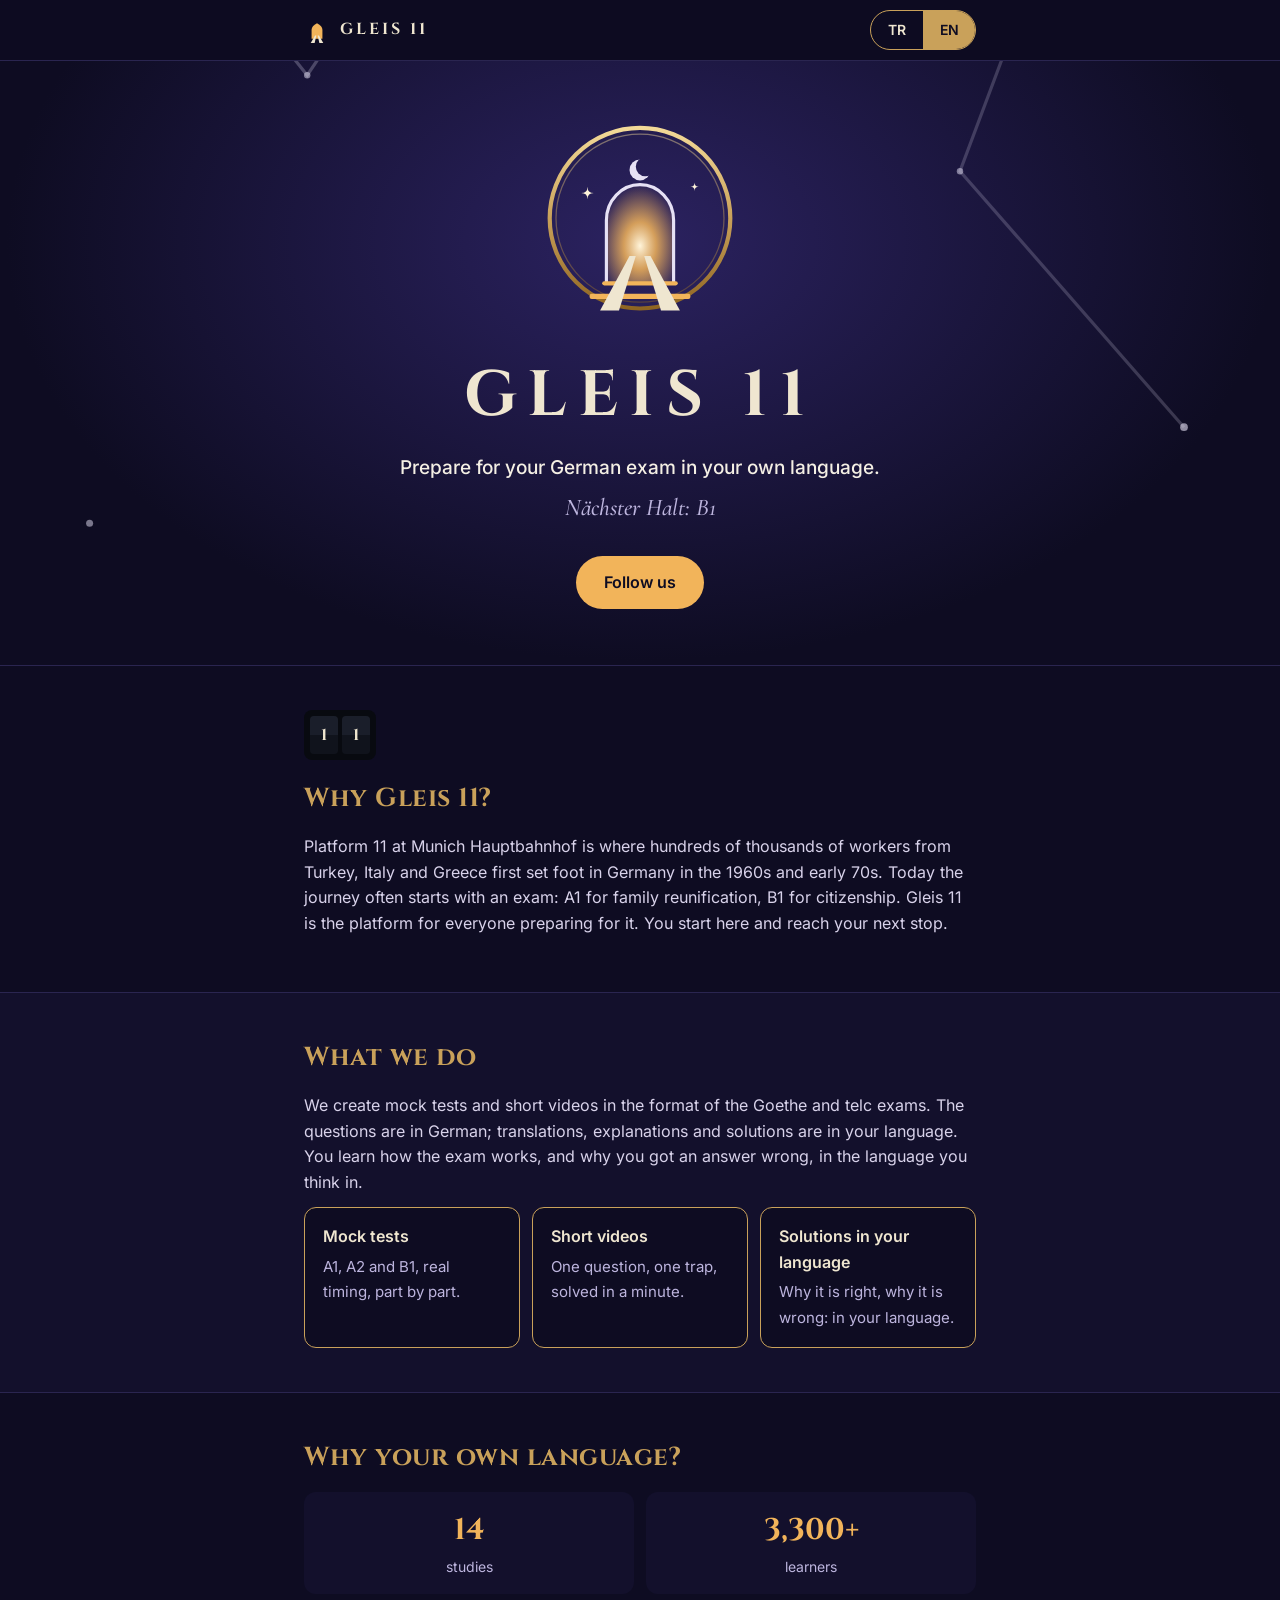
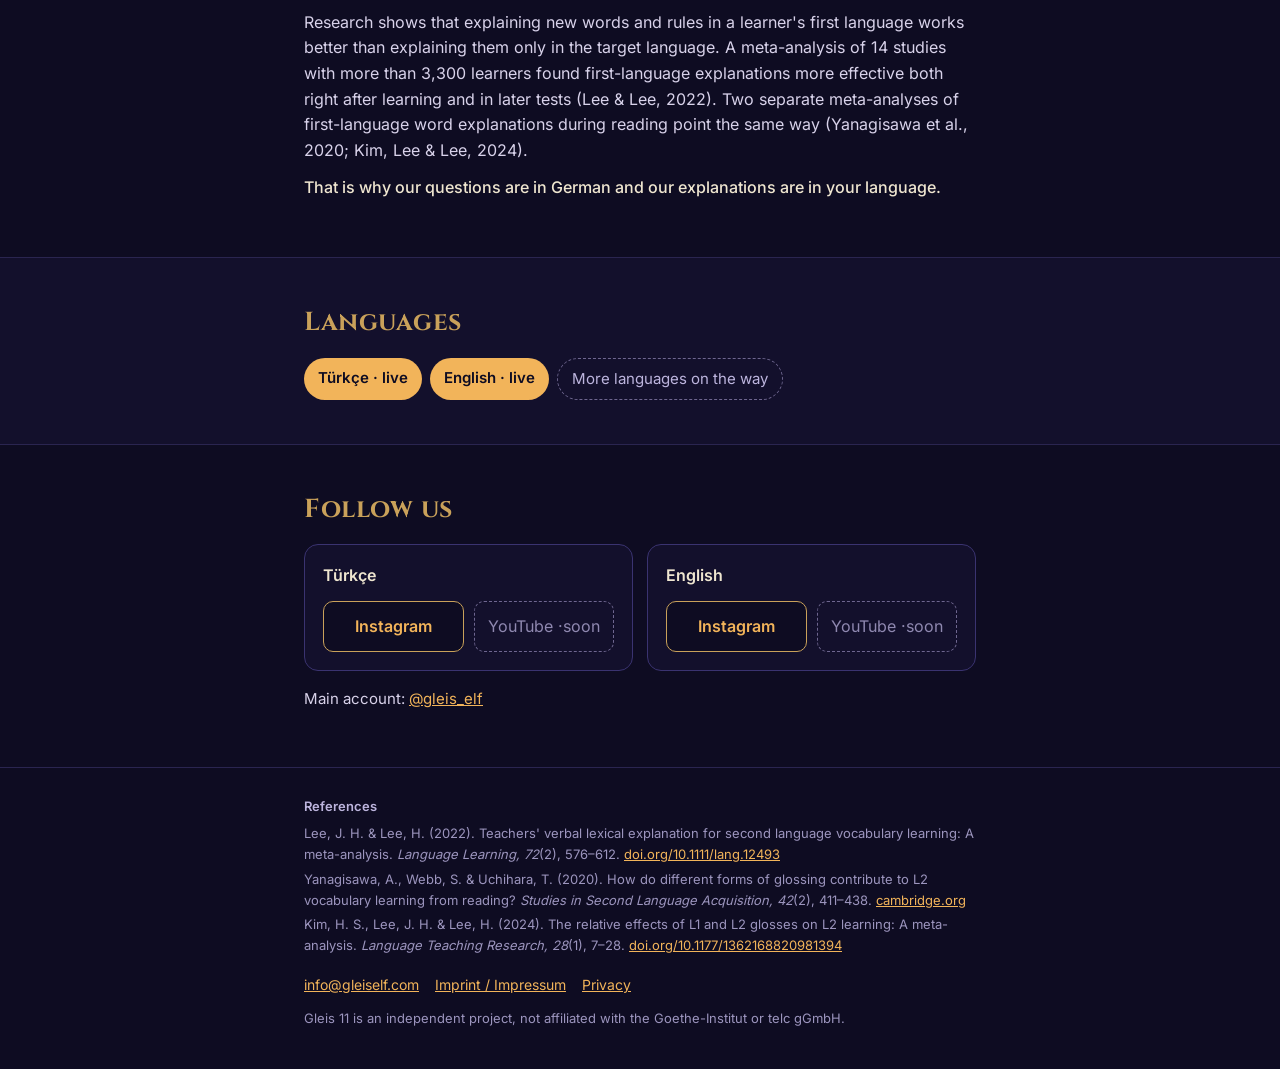
==== index.html @ 2728c6e7 "Add files via upload" ====
<!doctype html>
<html lang="tr" data-lang="tr">
<head>
<meta charset="utf-8">
<meta name="viewport" content="width=device-width, initial-scale=1">
<title>Gleis 11 · Almanca sınavlarına kendi dilinde hazırlan</title>
<meta name="description" content="Goethe ve telc formatında deneme sınavları ve kısa videolar. Sorular Almanca; çeviriler, açıklamalar ve çözümler senin dilinde. / Goethe and telc style mock tests and short videos, explained in your own language.">
<meta property="og:title" content="Gleis 11 · Nächster Halt: B1">
<meta property="og:description" content="Almanca sınavlarına kendi dilinde hazırlan. · Prepare for your German exam in your own language.">
<meta property="og:image" content="https://gleiself.com/og.png">
<meta property="og:url" content="https://gleiself.com/">
<meta name="theme-color" content="#0E0C22">
<link rel="icon" href="favicon.svg" type="image/svg+xml">
<link rel="stylesheet" href="style.css">
<script>
(function(){
  var l='tr';
  try{
    var q=new URLSearchParams(location.search).get('lang');
    var s=null; try{s=localStorage.getItem('gleis11-lang')}catch(e){}
    if(q==='tr'||q==='en'){l=q}else if(s==='tr'||s==='en'){l=s}else{l=(navigator.language||'').toLowerCase().indexOf('tr')===0?'tr':'en'}
  }catch(e){}
  document.documentElement.setAttribute('data-lang',l);
  document.documentElement.setAttribute('lang',l);
})();
</script>
</head>
<body>

<header class="bar">
<div class="wrap">
<a class="brand" href="#top" aria-label="Gleis 11">
<svg width="26" height="26" viewBox="0 0 240 240" aria-hidden="true"><path d="M70 200 L70 118 Q70 84 120 58 Q170 84 170 118 L170 200 Z" fill="#F2B45A"/><polygon points="62,240 98,240 114,170 102,170" fill="#EFE6D0"/><polygon points="142,240 178,240 138,170 126,170" fill="#EFE6D0"/></svg>
GLEIS 11
</a>
<div class="lang" role="group" aria-label="Dil / Language">
<button type="button" data-set="tr" aria-pressed="true">TR</button>
<button type="button" data-set="en" aria-pressed="false">EN</button>
</div>
</div>
</header>

<main id="top">

<div class="hero">
<svg class="stars" viewBox="0 0 400 420" preserveAspectRatio="xMidYMid slice" aria-hidden="true">
<g fill="#E6E1F5"><circle cx="40" cy="50" r="1.4" opacity=".7"/><circle cx="96" cy="120" r="1" opacity=".5"/><circle cx="330" cy="70" r="1.6" opacity=".8"/><circle cx="300" cy="150" r="1" opacity=".5"/><circle cx="370" cy="230" r="1.2" opacity=".6"/><circle cx="28" cy="260" r="1.1" opacity=".5"/><circle cx="210" cy="28" r="1" opacity=".5"/></g>
<polyline points="40,50 96,120 150,40" fill="none" stroke="#E6E1F5" stroke-opacity=".25"/>
<polyline points="330,70 300,150 370,230" fill="none" stroke="#E6E1F5" stroke-opacity=".2"/>
</svg>
<svg width="210" height="210" viewBox="0 0 200 200" role="img" aria-label="Gleis 11" style="position:relative">
<defs>
<linearGradient id="g" x1="0" y1="0" x2="0" y2="1"><stop offset="0" stop-color="#F3DA98"/><stop offset=".5" stop-color="#C9A15A"/><stop offset="1" stop-color="#8E6421"/></linearGradient>
<radialGradient id="d" cx="50%" cy="62%" r="60%"><stop offset="0" stop-color="#FFF4DA"/><stop offset=".4" stop-color="#F2B45A" stop-opacity=".85"/><stop offset="1" stop-color="#F2B45A" stop-opacity=".05"/></radialGradient>
<mask id="c"><rect width="200" height="200" fill="#000"/><circle cx="100" cy="58" r="10" fill="#fff"/><circle cx="105" cy="55" r="9" fill="#000"/></mask>
</defs>
<circle cx="100" cy="104" r="86" fill="none" stroke="url(#g)" stroke-width="4"/>
<circle cx="100" cy="104" r="80" fill="none" stroke="url(#g)" stroke-opacity=".45" stroke-width="1.2"/>
<rect width="200" height="200" fill="#E6E1F5" mask="url(#c)"/>
<path d="M68 166 L68 106 A32 34 0 0 1 132 106 L132 166" fill="url(#d)" stroke="#E6E1F5" stroke-width="3"/>
<rect x="52" y="176" width="96" height="5" rx="2" fill="#F2B45A"/>
<rect x="64" y="164" width="72" height="4" rx="2" fill="#F2B45A"/>
<polygon points="62,192 80,192 96,140 90,140" fill="#EFE6D0"/>
<polygon points="120,192 138,192 110,140 104,140" fill="#EFE6D0"/>
<path d="M50 86 Q50 80 56 80 Q50 80 50 74 Q50 80 44 80 Q50 80 50 86 Z" fill="#FFF4DA"/>
<path d="M152 78 Q152 74 156 74 Q152 74 152 70 Q152 74 148 74 Q152 74 152 78 Z" fill="#FFF4DA"/>
</svg>
<h1>GLEIS 11</h1>
<p class="lead"><span class="tr">Almanca sınavlarına kendi dilinde hazırlan.</span><span class="en">Prepare for your German exam in your own language.</span></p>
<p class="halt">Nächster Halt: B1</p>
<a class="btn" href="#follow"><span class="tr">Bizi takip et</span><span class="en">Follow us</span></a>
</div>

<section>
<div class="wrap">
<div class="tiles" aria-hidden="true"><span>1</span><span>1</span></div>
<h2><span class="tr">Neden <span lang="de">Gleis</span> 11?</span><span class="en">Why Gleis 11?</span></h2>
<p class="tr">Münih Hauptbahnhof'taki 11. peron, 1960'larda ve 70'lerin başında Türkiye'den, İtalya'dan ve Yunanistan'dan gelen yüz binlerce işçinin Almanya'ya ilk adım attığı yerdi. Bugün bu yolculuk çoğu zaman bir sınavla başlıyor: aile birleşimi için A1, vatandaşlık için B1. Gleis 11 bu sınava hazırlananların peronu. Buradan yola çıkıyor, bir sonraki durağına varıyorsun.</p>
<p class="en">Platform 11 at Munich Hauptbahnhof is where hundreds of thousands of workers from Turkey, Italy and Greece first set foot in Germany in the 1960s and early 70s. Today the journey often starts with an exam: A1 for family reunification, B1 for citizenship. Gleis 11 is the platform for everyone preparing for it. You start here and reach your next stop.</p>
</div>
</section>

<section class="alt">
<div class="wrap">
<h2><span class="tr">Ne yapıyoruz?</span><span class="en">What we do</span></h2>
<p class="tr">Goethe ve telc sınavlarının formatında deneme sınavları ve kısa videolar hazırlıyoruz. Sorular Almanca; çeviriler, açıklamalar ve çözümler senin dilinde. Böylece sınavın nasıl işlediğini de, nerede neden hata yaptığını da kendi dilinde anlıyorsun.</p>
<p class="en">We create mock tests and short videos in the format of the Goethe and telc exams. The questions are in German; translations, explanations and solutions are in your language. You learn how the exam works, and why you got an answer wrong, in the language you think in.</p>
<div class="cards">
<div class="card"><b class="tr">Deneme sınavları</b><b class="en">Mock tests</b><span class="tr">A1, A2 ve B1, gerçek süreyle, Teil Teil.</span><span class="en">A1, A2 and B1, real timing, part by part.</span></div>
<div class="card"><b class="tr">Kısa videolar</b><b class="en">Short videos</b><span class="tr">Tek soru, tek tuzak, bir dakikada çözüm.</span><span class="en">One question, one trap, solved in a minute.</span></div>
<div class="card"><b class="tr">Kendi dilinde çözüm</b><b class="en">Solutions in your language</b><span class="tr">Neden doğru, neden yanlış: senin dilinde.</span><span class="en">Why it is right, why it is wrong: in your language.</span></div>
</div>
</div>
</section>

<section>
<div class="wrap">
<h2><span class="tr">Neden kendi dilinde?</span><span class="en">Why your own language?</span></h2>
<div class="stats">
<div class="stat"><b>14</b><span class="tr">çalışma</span><span class="en">studies</span></div>
<div class="stat"><b><span class="tr">3.300+</span><span class="en">3,300+</span></b><span class="tr">öğrenci</span><span class="en">learners</span></div>
</div>
<p class="tr">Araştırmalar, yeni kelimelerin ve kuralların öğrencinin ana dilinde açıklanmasının, yalnızca hedef dilde açıklanmasından daha etkili olduğunu gösteriyor. 14 çalışmayı ve 3.300'den fazla öğrenciyi kapsayan bir meta-analizde, ana dildeki açıklamalar hem hemen ardından hem de bir süre sonra yapılan testlerde daha iyi sonuç verdi (Lee &amp; Lee, 2022). Okurken ana dilde verilen kelime açıklamalarını inceleyen iki ayrı meta-analiz de aynı yönde sonuç buldu (Yanagisawa ve ark., 2020; Kim, Lee &amp; Lee, 2024).</p>
<p class="en">Research shows that explaining new words and rules in a learner's first language works better than explaining them only in the target language. A meta-analysis of 14 studies with more than 3,300 learners found first-language explanations more effective both right after learning and in later tests (Lee &amp; Lee, 2022). Two separate meta-analyses of first-language word explanations during reading point the same way (Yanagisawa et al., 2020; Kim, Lee &amp; Lee, 2024).</p>
<p style="color:var(--parch);font-weight:500"><span class="tr">Bu yüzden sorularımız Almanca, açıklamalarımız senin dilinde.</span><span class="en">That is why our questions are in German and our explanations are in your language.</span></p>
</div>
</section>

<section class="alt">
<div class="wrap">
<h2><span class="tr">Diller</span><span class="en">Languages</span></h2>
<div class="chips">
<span class="chip">Türkçe · <span class="tr">yayında</span><span class="en">live</span></span>
<span class="chip">English · <span class="tr">yayında</span><span class="en">live</span></span>
<span class="chip soon"><span class="tr">Diğer diller yolda</span><span class="en">More languages on the way</span></span>
</div>
</div>
</section>

<section id="follow">
<div class="wrap">
<h2><span class="tr">Bizi takip et</span><span class="en">Follow us</span></h2>
<div class="follow">
<div class="fcard"><b>Türkçe</b><div class="row"><a href="https://www.instagram.com/gleis11.tr/" rel="noopener">Instagram</a><span class="off">YouTube · <span class="tr">yakında</span><span class="en">soon</span></span></div></div>
<div class="fcard"><b>English</b><div class="row"><a href="https://www.instagram.com/gleis11.en/" rel="noopener">Instagram</a><span class="off">YouTube · <span class="tr">yakında</span><span class="en">soon</span></span></div></div>
</div>
<p style="margin-top:16px;font-size:15px"><span class="tr">Ana hesap:</span><span class="en">Main account:</span> <a href="https://www.instagram.com/gleis_elf/" rel="noopener">@gleis_elf</a></p>
</div>
</section>

</main>

<footer>
<div class="wrap">
<div class="refs">
<b><span class="tr">Kaynaklar</span><span class="en">References</span></b>
<div>Lee, J. H. &amp; Lee, H. (2022). Teachers' verbal lexical explanation for second language vocabulary learning: A meta-analysis. <i>Language Learning, 72</i>(2), 576–612. <a href="https://doi.org/10.1111/lang.12493" rel="noopener">doi.org/10.1111/lang.12493</a></div>
<div>Yanagisawa, A., Webb, S. &amp; Uchihara, T. (2020). How do different forms of glossing contribute to L2 vocabulary learning from reading? <i>Studies in Second Language Acquisition, 42</i>(2), 411–438. <a href="https://www.cambridge.org/core/journals/studies-in-second-language-acquisition/article/how-do-different-forms-of-glossing-contribute-to-l2-vocabulary-learning-from-reading/38124150D59DF3039EE1FF5AE88FE922" rel="noopener">cambridge.org</a></div>
<div>Kim, H. S., Lee, J. H. &amp; Lee, H. (2024). The relative effects of L1 and L2 glosses on L2 learning: A meta-analysis. <i>Language Teaching Research, 28</i>(1), 7–28. <a href="https://doi.org/10.1177/1362168820981394" rel="noopener">doi.org/10.1177/1362168820981394</a></div>
</div>
<div class="links">
<a href="mailto:info@gleiself.com">info@gleiself.com</a>
<a href="impressum.html"><span class="tr">Künye / Impressum</span><span class="en">Imprint / Impressum</span></a>
<a href="impressum.html#gizlilik"><span class="tr">Gizlilik</span><span class="en">Privacy</span></a>
</div>
<div class="tr">Gleis 11 bağımsız bir projedir; Goethe-Institut ve telc gGmbH ile bağlantısı yoktur.</div>
<div class="en">Gleis 11 is an independent project, not affiliated with the Goethe-Institut or telc gGmbH.</div>
</div>
</footer>

<script>
(function(){
  var btns=document.querySelectorAll('.lang button');
  function set(l){
    document.documentElement.setAttribute('data-lang',l);
    document.documentElement.setAttribute('lang',l);
    for(var i=0;i<btns.length;i++){btns[i].setAttribute('aria-pressed',btns[i].getAttribute('data-set')===l?'true':'false')}
    try{localStorage.setItem('gleis11-lang',l)}catch(e){}
  }
  for(var i=0;i<btns.length;i++){btns[i].addEventListener('click',function(){set(this.getAttribute('data-set'))})}
  set(document.documentElement.getAttribute('data-lang'));
})();
</script>
</body>
</html>
---- style.css ----
@font-face{font-family:'Cinzel';font-style:normal;font-weight:700;font-display:swap;src:url(fonts/cinzel-latin-700-normal.woff2) format('woff2');unicode-range:U+0000-00FF,U+0131,U+0152-0153,U+02BB-02BC,U+02C6,U+02DA,U+02DC,U+0304,U+0308,U+0329,U+2000-206F,U+20AC,U+2122,U+2191,U+2193,U+2212,U+2215,U+FEFF,U+FFFD}
@font-face{font-family:'Cinzel';font-style:normal;font-weight:700;font-display:swap;src:url(fonts/cinzel-latin-ext-700-normal.woff2) format('woff2');unicode-range:U+0100-02BA,U+02BD-02C5,U+02C7-02CC,U+02CE-02D7,U+02DD-02FF,U+0304,U+0308,U+0329,U+1D00-1DBF,U+1E00-1E9F,U+1EF2-1EFF,U+2020,U+20A0-20AB,U+20AD-20C0,U+2113,U+2C60-2C7F,U+A720-A7FF}
@font-face{font-family:'Inter';font-style:normal;font-weight:400;font-display:swap;src:url(fonts/inter-latin-400-normal.woff2) format('woff2');unicode-range:U+0000-00FF,U+0131,U+0152-0153,U+02BB-02BC,U+02C6,U+02DA,U+02DC,U+0304,U+0308,U+0329,U+2000-206F,U+20AC,U+2122,U+2191,U+2193,U+2212,U+2215,U+FEFF,U+FFFD}
@font-face{font-family:'Inter';font-style:normal;font-weight:400;font-display:swap;src:url(fonts/inter-latin-ext-400-normal.woff2) format('woff2');unicode-range:U+0100-02BA,U+02BD-02C5,U+02C7-02CC,U+02CE-02D7,U+02DD-02FF,U+0304,U+0308,U+0329,U+1D00-1DBF,U+1E00-1E9F,U+1EF2-1EFF,U+2020,U+20A0-20AB,U+20AD-20C0,U+2113,U+2C60-2C7F,U+A720-A7FF}
@font-face{font-family:'Inter';font-style:normal;font-weight:500;font-display:swap;src:url(fonts/inter-latin-500-normal.woff2) format('woff2');unicode-range:U+0000-00FF,U+0131,U+0152-0153,U+02BB-02BC,U+02C6,U+02DA,U+02DC,U+0304,U+0308,U+0329,U+2000-206F,U+20AC,U+2122,U+2191,U+2193,U+2212,U+2215,U+FEFF,U+FFFD}
@font-face{font-family:'Inter';font-style:normal;font-weight:500;font-display:swap;src:url(fonts/inter-latin-ext-500-normal.woff2) format('woff2');unicode-range:U+0100-02BA,U+02BD-02C5,U+02C7-02CC,U+02CE-02D7,U+02DD-02FF,U+0304,U+0308,U+0329,U+1D00-1DBF,U+1E00-1E9F,U+1EF2-1EFF,U+2020,U+20A0-20AB,U+20AD-20C0,U+2113,U+2C60-2C7F,U+A720-A7FF}
@font-face{font-family:'Inter';font-style:normal;font-weight:600;font-display:swap;src:url(fonts/inter-latin-600-normal.woff2) format('woff2');unicode-range:U+0000-00FF,U+0131,U+0152-0153,U+02BB-02BC,U+02C6,U+02DA,U+02DC,U+0304,U+0308,U+0329,U+2000-206F,U+20AC,U+2122,U+2191,U+2193,U+2212,U+2215,U+FEFF,U+FFFD}
@font-face{font-family:'Inter';font-style:normal;font-weight:600;font-display:swap;src:url(fonts/inter-latin-ext-600-normal.woff2) format('woff2');unicode-range:U+0100-02BA,U+02BD-02C5,U+02C7-02CC,U+02CE-02D7,U+02DD-02FF,U+0304,U+0308,U+0329,U+1D00-1DBF,U+1E00-1E9F,U+1EF2-1EFF,U+2020,U+20A0-20AB,U+20AD-20C0,U+2113,U+2C60-2C7F,U+A720-A7FF}
@font-face{font-family:'Cormorant Garamond';font-style:italic;font-weight:500;font-display:swap;src:url(fonts/cormorant-garamond-latin-500-italic.woff2) format('woff2');unicode-range:U+0000-00FF,U+0131,U+0152-0153,U+02BB-02BC,U+02C6,U+02DA,U+02DC,U+0304,U+0308,U+0329,U+2000-206F,U+20AC,U+2122,U+2191,U+2193,U+2212,U+2215,U+FEFF,U+FFFD}
@font-face{font-family:'Cormorant Garamond';font-style:italic;font-weight:500;font-display:swap;src:url(fonts/cormorant-garamond-latin-ext-500-italic.woff2) format('woff2');unicode-range:U+0100-02BA,U+02BD-02C5,U+02C7-02CC,U+02CE-02D7,U+02DD-02FF,U+0304,U+0308,U+0329,U+1D00-1DBF,U+1E00-1E9F,U+1EF2-1EFF,U+2020,U+20A0-20AB,U+20AD-20C0,U+2113,U+2C60-2C7F,U+A720-A7FF}
:root{--ground:#0E0C22;--dusk:#2B2260;--panel:#13102C;--line:#2A2550;--lamp:#F2B45A;--gilt:#C9A15A;--parch:#EFE6D0;--text:#D8D2EA;--muted:#BDB5DE;--faint:#9C95BE}
*{box-sizing:border-box}
html{scroll-behavior:smooth}
body{margin:0;background:var(--ground);color:var(--text);font-family:'Inter',system-ui,sans-serif;font-size:16px;line-height:1.6}
a{color:var(--lamp)}a:hover{color:#FFD58A}
.wrap{max-width:720px;margin:0 auto;padding:0 24px}
header.bar{position:sticky;top:0;z-index:5;background:rgba(14,12,34,.92);backdrop-filter:blur(6px);border-bottom:1px solid var(--line)}
header.bar .wrap{display:flex;align-items:center;justify-content:space-between;height:60px}
.brand{display:flex;align-items:center;gap:10px;text-decoration:none;color:var(--parch);font-family:'Cinzel',serif;font-weight:700;letter-spacing:3px}
.lang{display:flex;border:1px solid var(--gilt);border-radius:999px;overflow:hidden}
.lang button{all:unset;cursor:pointer;padding:8px 14px;font-size:14px;font-weight:600;color:var(--parch);min-width:24px;text-align:center}
.lang button[aria-pressed="true"]{background:var(--gilt);color:var(--ground)}
.lang button:focus-visible{outline:2px solid var(--lamp);outline-offset:-2px}
.hero{position:relative;text-align:center;padding:48px 0 56px;background:radial-gradient(ellipse at 50% 30%,var(--dusk) 0%,var(--ground) 70%);overflow:hidden}
.hero .stars{position:absolute;inset:0;width:100%;height:100%;pointer-events:none}
.hero h1{position:relative;margin:18px 0 6px;font-family:'Cinzel',serif;font-weight:700;font-size:clamp(40px,9vw,64px);letter-spacing:.18em;color:var(--parch)}
.hero .lead{position:relative;margin:0 auto 6px;padding:0 24px;max-width:560px;font-size:19px;font-weight:500;color:#F4EFE4}
.hero .halt{position:relative;margin:0 0 28px;font-family:'Cormorant Garamond',serif;font-style:italic;font-size:24px;color:var(--muted)}
.btn{position:relative;display:inline-block;padding:14px 28px;border-radius:999px;background:var(--lamp);color:var(--ground);font-weight:600;text-decoration:none}
.btn:hover{background:#FFC877;color:var(--ground)}
section{padding:44px 0;border-top:1px solid var(--line)}
section.alt{background:var(--panel)}
h2{margin:0 0 14px;font-family:'Cinzel',serif;font-size:26px;color:var(--gilt);letter-spacing:.02em}
p{margin:0 0 12px}
.tiles{display:inline-flex;gap:4px;padding:6px;background:#080A10;border-radius:8px;margin-bottom:18px}
.tiles span{width:28px;height:38px;border-radius:4px;background:linear-gradient(#1A1E2A 50%,#10131C 50%);display:flex;align-items:center;justify-content:center;font-family:'Cinzel',serif;font-weight:700;color:var(--parch)}
.cards{display:grid;gap:12px;grid-template-columns:1fr}
@media(min-width:640px){.cards{grid-template-columns:repeat(3,1fr)}}
.card{padding:16px 18px;border:1px solid var(--gilt);border-radius:12px;background:var(--ground)}
.card b{display:block;color:var(--parch);margin-bottom:4px}
.card span{font-size:15px;color:var(--muted)}
.stats{display:flex;gap:12px;margin-bottom:16px}
.stat{flex:1;padding:14px;border-radius:12px;background:var(--panel);text-align:center}
.stat b{display:block;font-family:'Cinzel',serif;font-size:30px;color:var(--lamp)}
.stat>span{font-size:14px;color:var(--muted)}
.chips{display:flex;flex-wrap:wrap;gap:8px}
.chip{padding:8px 14px;border-radius:999px;background:var(--lamp);color:var(--ground);font-weight:600;font-size:15px}
.chip.soon{background:none;border:1px dashed #6E668F;color:var(--muted);font-weight:400}
.follow{display:grid;gap:14px}
@media(min-width:640px){.follow{grid-template-columns:1fr 1fr}}
.fcard{padding:18px;border-radius:14px;border:1px solid #3A3370;background:var(--panel)}
.fcard b{display:block;color:var(--parch);margin-bottom:12px}
.fcard .row{display:flex;gap:10px}
.fcard a,.fcard .off{flex:1;padding:12px;border-radius:10px;text-align:center;font-weight:600;text-decoration:none;min-height:44px;display:flex;align-items:center;justify-content:center}
.fcard a{background:var(--ground);border:1px solid var(--gilt)}
.fcard .off{border:1px dashed #6E668F;color:#8F88B0;font-weight:400}
footer{padding:28px 0 40px;border-top:1px solid var(--line);font-size:13px;color:var(--faint);line-height:1.6}
footer .refs b{display:block;color:var(--muted);margin-bottom:6px}
footer .refs div{margin-bottom:4px}
footer .links{display:flex;flex-wrap:wrap;gap:16px;margin:18px 0 12px;font-size:14px}
[data-lang="en"] .tr,[data-lang="tr"] .en{display:none}
.legal main{padding:40px 0}
.legal h1{font-family:'Cinzel',serif;color:var(--gilt);font-size:30px;margin:0 0 20px}
.legal h2{font-size:20px;margin-top:28px}
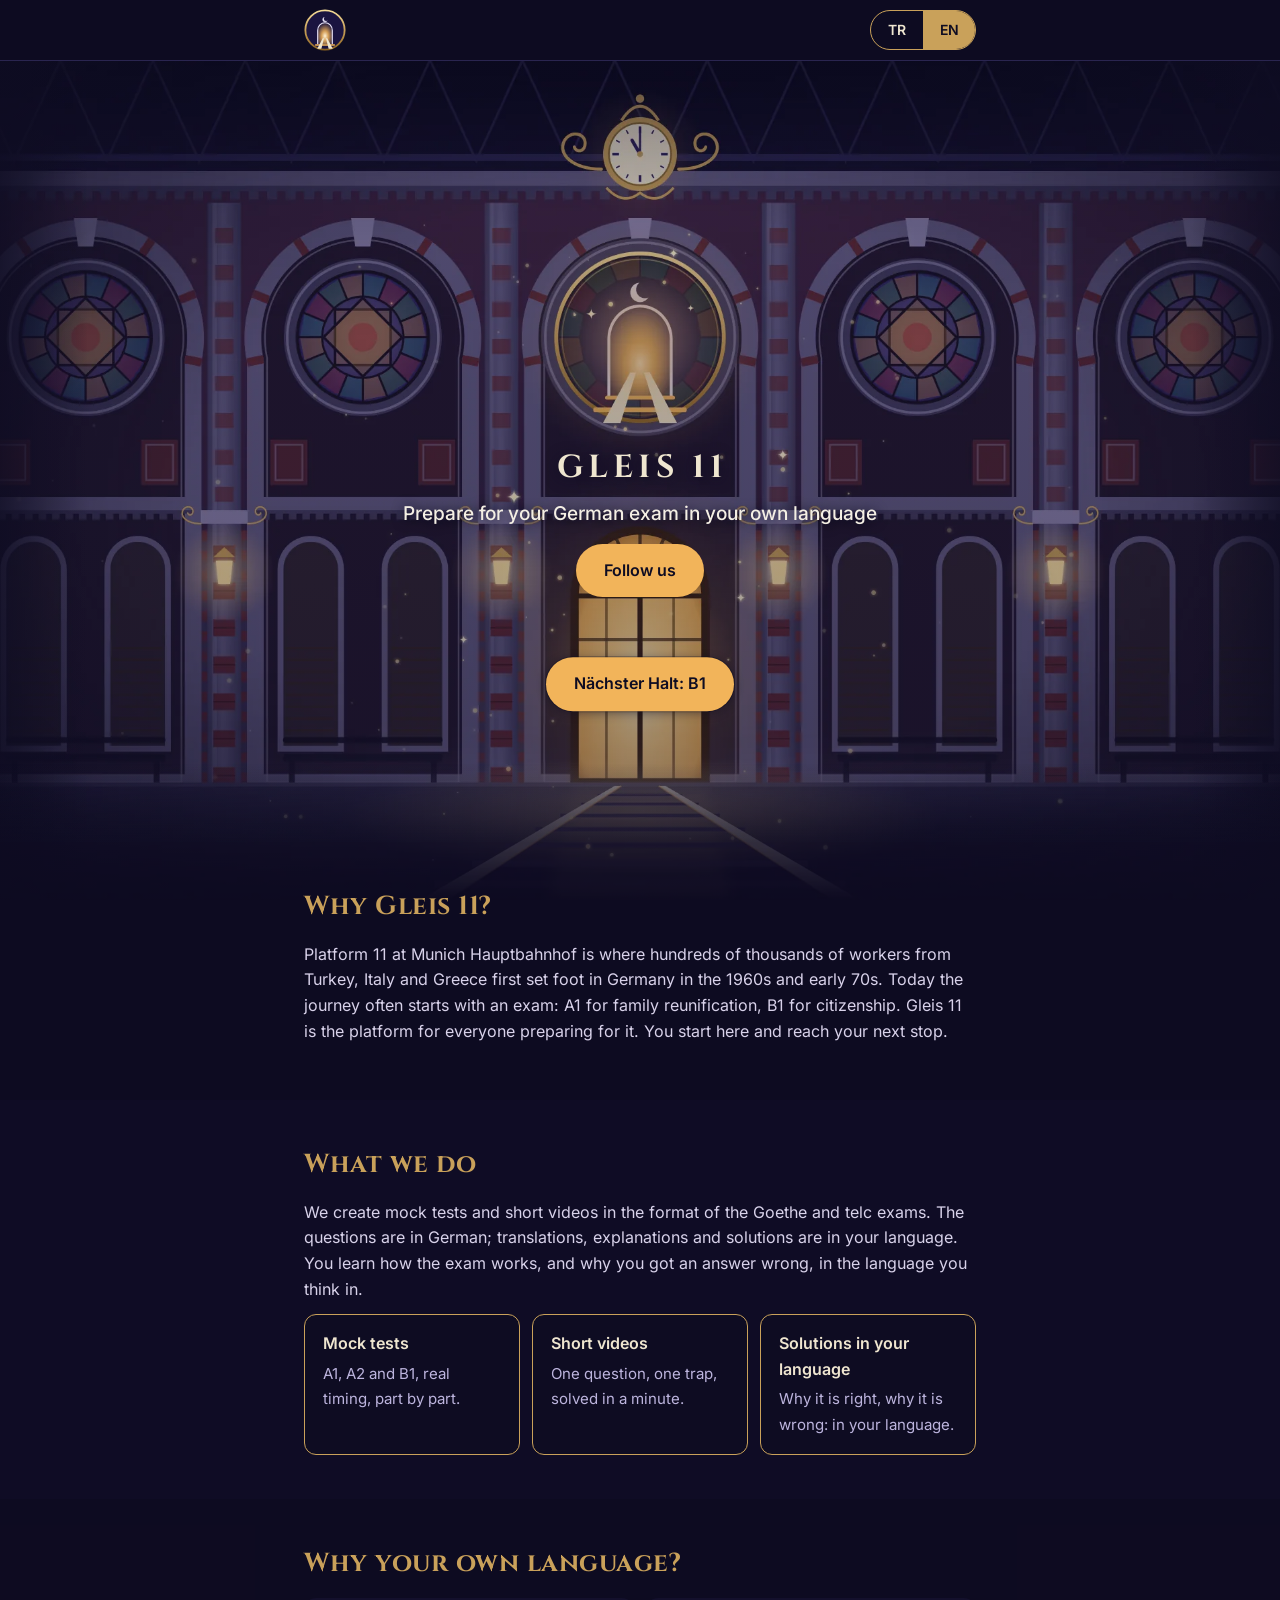
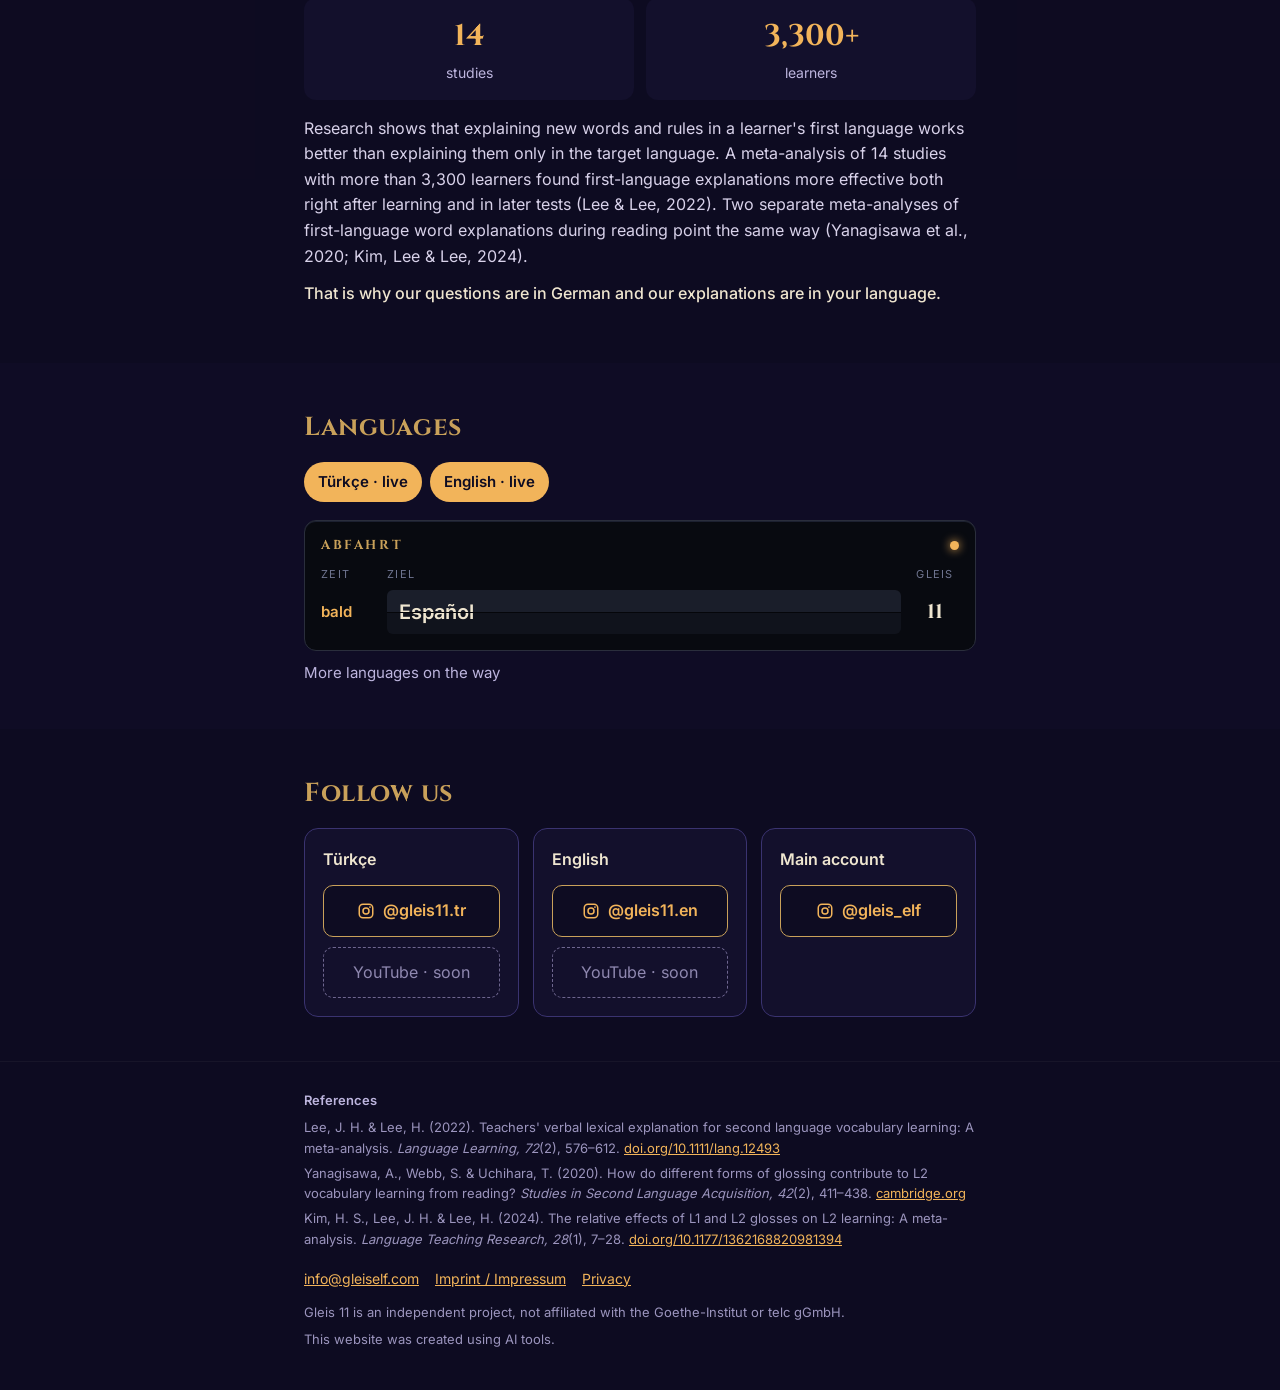
==== commit 5cdf973c: "New station background, logo in rose window, Abfahrt board, follow cards, AI note" ====
--- a/index.html
+++ b/index.html
@@ -26,12 +26,24 @@
 </script>
 </head>
 <body>
+<div class="bgfix" aria-hidden="true"></div>
 
 <header class="bar">
 <div class="wrap">
 <a class="brand" href="#top" aria-label="Gleis 11">
-<svg width="26" height="26" viewBox="0 0 240 240" aria-hidden="true"><path d="M70 200 L70 118 Q70 84 120 58 Q170 84 170 118 L170 200 Z" fill="#F2B45A"/><polygon points="62,240 98,240 114,170 102,170" fill="#EFE6D0"/><polygon points="142,240 178,240 138,170 126,170" fill="#EFE6D0"/></svg>
-GLEIS 11
+<svg width="42" height="42" viewBox="8 12 184 184" aria-hidden="true">
+<defs>
+<linearGradient id="hg" x1="0" y1="0" x2="0" y2="1"><stop offset="0" stop-color="#F3DA98"/><stop offset=".5" stop-color="#C9A15A"/><stop offset="1" stop-color="#8E6421"/></linearGradient>
+<radialGradient id="hd" cx="50%" cy="62%" r="60%"><stop offset="0" stop-color="#FFF4DA"/><stop offset=".4" stop-color="#F2B45A" stop-opacity=".85"/><stop offset="1" stop-color="#F2B45A" stop-opacity=".05"/></radialGradient>
+<mask id="hc"><rect width="200" height="200" fill="#000"/><circle cx="100" cy="58" r="11" fill="#fff"/><circle cx="105" cy="55" r="10" fill="#000"/></mask>
+</defs>
+<circle cx="100" cy="104" r="86" fill="#1A1440" stroke="url(#hg)" stroke-width="8"/>
+<rect width="200" height="200" fill="#E6E1F5" mask="url(#hc)"/>
+<path d="M68 166 L68 106 A32 34 0 0 1 132 106 L132 166" fill="url(#hd)" stroke="#E6E1F5" stroke-width="5"/>
+<rect x="56" y="166" width="88" height="7" rx="3" fill="#F2B45A"/>
+<polygon points="66,186 84,186 96,140 90,140" fill="#EFE6D0"/>
+<polygon points="116,186 134,186 110,140 104,140" fill="#EFE6D0"/>
+</svg>
 </a>
 <div class="lang" role="group" aria-label="Dil / Language">
 <button type="button" data-set="tr" aria-pressed="true">TR</button>
@@ -43,37 +55,14 @@
 <main id="top">
 
 <div class="hero">
-<svg class="stars" viewBox="0 0 400 420" preserveAspectRatio="xMidYMid slice" aria-hidden="true">
-<g fill="#E6E1F5"><circle cx="40" cy="50" r="1.4" opacity=".7"/><circle cx="96" cy="120" r="1" opacity=".5"/><circle cx="330" cy="70" r="1.6" opacity=".8"/><circle cx="300" cy="150" r="1" opacity=".5"/><circle cx="370" cy="230" r="1.2" opacity=".6"/><circle cx="28" cy="260" r="1.1" opacity=".5"/><circle cx="210" cy="28" r="1" opacity=".5"/></g>
-<polyline points="40,50 96,120 150,40" fill="none" stroke="#E6E1F5" stroke-opacity=".25"/>
-<polyline points="330,70 300,150 370,230" fill="none" stroke="#E6E1F5" stroke-opacity=".2"/>
-</svg>
-<svg width="210" height="210" viewBox="0 0 200 200" role="img" aria-label="Gleis 11" style="position:relative">
-<defs>
-<linearGradient id="g" x1="0" y1="0" x2="0" y2="1"><stop offset="0" stop-color="#F3DA98"/><stop offset=".5" stop-color="#C9A15A"/><stop offset="1" stop-color="#8E6421"/></linearGradient>
-<radialGradient id="d" cx="50%" cy="62%" r="60%"><stop offset="0" stop-color="#FFF4DA"/><stop offset=".4" stop-color="#F2B45A" stop-opacity=".85"/><stop offset="1" stop-color="#F2B45A" stop-opacity=".05"/></radialGradient>
-<mask id="c"><rect width="200" height="200" fill="#000"/><circle cx="100" cy="58" r="10" fill="#fff"/><circle cx="105" cy="55" r="9" fill="#000"/></mask>
-</defs>
-<circle cx="100" cy="104" r="86" fill="none" stroke="url(#g)" stroke-width="4"/>
-<circle cx="100" cy="104" r="80" fill="none" stroke="url(#g)" stroke-opacity=".45" stroke-width="1.2"/>
-<rect width="200" height="200" fill="#E6E1F5" mask="url(#c)"/>
-<path d="M68 166 L68 106 A32 34 0 0 1 132 106 L132 166" fill="url(#d)" stroke="#E6E1F5" stroke-width="3"/>
-<rect x="52" y="176" width="96" height="5" rx="2" fill="#F2B45A"/>
-<rect x="64" y="164" width="72" height="4" rx="2" fill="#F2B45A"/>
-<polygon points="62,192 80,192 96,140 90,140" fill="#EFE6D0"/>
-<polygon points="120,192 138,192 110,140 104,140" fill="#EFE6D0"/>
-<path d="M50 86 Q50 80 56 80 Q50 80 50 74 Q50 80 44 80 Q50 80 50 86 Z" fill="#FFF4DA"/>
-<path d="M152 78 Q152 74 156 74 Q152 74 152 70 Q152 74 148 74 Q152 74 152 78 Z" fill="#FFF4DA"/>
-</svg>
 <h1>GLEIS 11</h1>
-<p class="lead"><span class="tr">Almanca sınavlarına kendi dilinde hazırlan.</span><span class="en">Prepare for your German exam in your own language.</span></p>
-<p class="halt">Nächster Halt: B1</p>
+<p class="lead"><span class="tr">Almanca sınavlarına kendi dilinde hazırlan</span><span class="en">Prepare for your German exam in your own language</span></p>
 <a class="btn" href="#follow"><span class="tr">Bizi takip et</span><span class="en">Follow us</span></a>
+<a class="halt" href="https://www.instagram.com/gleis_elf/" rel="noopener" lang="de" aria-label="Nächster Halt: B1 · Instagram @gleis_elf">Nächster Halt: B1</a>
 </div>
 
 <section>
 <div class="wrap">
-<div class="tiles" aria-hidden="true"><span>1</span><span>1</span></div>
 <h2><span class="tr">Neden <span lang="de">Gleis</span> 11?</span><span class="en">Why Gleis 11?</span></h2>
 <p class="tr">Münih Hauptbahnhof'taki 11. peron, 1960'larda ve 70'lerin başında Türkiye'den, İtalya'dan ve Yunanistan'dan gelen yüz binlerce işçinin Almanya'ya ilk adım attığı yerdi. Bugün bu yolculuk çoğu zaman bir sınavla başlıyor: aile birleşimi için A1, vatandaşlık için B1. Gleis 11 bu sınava hazırlananların peronu. Buradan yola çıkıyor, bir sonraki durağına varıyorsun.</p>
 <p class="en">Platform 11 at Munich Hauptbahnhof is where hundreds of thousands of workers from Turkey, Italy and Greece first set foot in Germany in the 1960s and early 70s. Today the journey often starts with an exam: A1 for family reunification, B1 for citizenship. Gleis 11 is the platform for everyone preparing for it. You start here and reach your next stop.</p>
@@ -112,8 +101,14 @@
 <div class="chips">
 <span class="chip">Türkçe · <span class="tr">yayında</span><span class="en">live</span></span>
 <span class="chip">English · <span class="tr">yayında</span><span class="en">live</span></span>
-<span class="chip soon"><span class="tr">Diğer diller yolda</span><span class="en">More languages on the way</span></span>
 </div>
+<div class="board" lang="de">
+<div class="board-head"><span>Abfahrt</span><span class="lampdot" aria-hidden="true"></span></div>
+<div class="board-cols" aria-hidden="true"><span>Zeit</span><span>Ziel</span><span>Gleis</span></div>
+<div class="board-row" aria-hidden="true"><span class="when">bald</span><span class="flap"><span class="word">Español</span></span><span class="gl">11</span></div>
+<p class="sr"><span class="tr" lang="tr">Yakında gelecek diller:</span><span class="en" lang="en">Languages coming soon:</span> Español, Ελληνικά, العربية, Русский, Українська, Português, Kurdî, हिन्दी, 中文, 日本語, 한국어, ไทย</p>
+</div>
+<p class="board-cap"><span class="tr">Diğer diller yolda</span><span class="en">More languages on the way</span></p>
 </div>
 </section>
 
@@ -121,10 +116,10 @@
 <div class="wrap">
 <h2><span class="tr">Bizi takip et</span><span class="en">Follow us</span></h2>
 <div class="follow">
-<div class="fcard"><b>Türkçe</b><div class="row"><a href="https://www.instagram.com/gleis11.tr/" rel="noopener">Instagram</a><span class="off">YouTube · <span class="tr">yakında</span><span class="en">soon</span></span></div></div>
-<div class="fcard"><b>English</b><div class="row"><a href="https://www.instagram.com/gleis11.en/" rel="noopener">Instagram</a><span class="off">YouTube · <span class="tr">yakında</span><span class="en">soon</span></span></div></div>
+<div class="fcard"><b>Türkçe</b><div class="row"><a href="https://www.instagram.com/gleis11.tr/" rel="noopener" aria-label="Instagram @gleis11.tr"><svg class="ig" viewBox="0 0 24 24" width="18" height="18" aria-hidden="true"><rect x="3" y="3" width="18" height="18" rx="5" fill="none" stroke="currentColor" stroke-width="2"/><circle cx="12" cy="12" r="4" fill="none" stroke="currentColor" stroke-width="2"/><circle cx="17.3" cy="6.7" r="1.2" fill="currentColor"/></svg>@gleis11.tr</a><span class="off">YouTube&nbsp;·&nbsp;<span class="tr">yakında</span><span class="en">soon</span></span></div></div>
+<div class="fcard"><b>English</b><div class="row"><a href="https://www.instagram.com/gleis11.en/" rel="noopener" aria-label="Instagram @gleis11.en"><svg class="ig" viewBox="0 0 24 24" width="18" height="18" aria-hidden="true"><rect x="3" y="3" width="18" height="18" rx="5" fill="none" stroke="currentColor" stroke-width="2"/><circle cx="12" cy="12" r="4" fill="none" stroke="currentColor" stroke-width="2"/><circle cx="17.3" cy="6.7" r="1.2" fill="currentColor"/></svg>@gleis11.en</a><span class="off">YouTube&nbsp;·&nbsp;<span class="tr">yakında</span><span class="en">soon</span></span></div></div>
+<div class="fcard"><b><span class="tr">Ana hesap</span><span class="en">Main account</span></b><div class="row"><a href="https://www.instagram.com/gleis_elf/" rel="noopener" aria-label="Instagram @gleis_elf"><svg class="ig" viewBox="0 0 24 24" width="18" height="18" aria-hidden="true"><rect x="3" y="3" width="18" height="18" rx="5" fill="none" stroke="currentColor" stroke-width="2"/><circle cx="12" cy="12" r="4" fill="none" stroke="currentColor" stroke-width="2"/><circle cx="17.3" cy="6.7" r="1.2" fill="currentColor"/></svg>@gleis_elf</a></div></div>
 </div>
-<p style="margin-top:16px;font-size:15px"><span class="tr">Ana hesap:</span><span class="en">Main account:</span> <a href="https://www.instagram.com/gleis_elf/" rel="noopener">@gleis_elf</a></p>
 </div>
 </section>
 
@@ -145,6 +140,8 @@
 </div>
 <div class="tr">Gleis 11 bağımsız bir projedir; Goethe-Institut ve telc gGmbH ile bağlantısı yoktur.</div>
 <div class="en">Gleis 11 is an independent project, not affiliated with the Goethe-Institut or telc gGmbH.</div>
+<div class="tr ai">Bu site yapay zekâ araçları kullanılarak oluşturuldu.</div>
+<div class="en ai">This website was created using AI tools.</div>
 </div>
 </footer>
 
@@ -160,6 +157,19 @@
   for(var i=0;i<btns.length;i++){btns[i].addEventListener('click',function(){set(this.getAttribute('data-set'))})}
   set(document.documentElement.getAttribute('data-lang'));
 })();
+(function(){
+  var langs=['Español','Ελληνικά','العربية','Русский','Українська','Português','Kurdî','हिन्दी','中文','日本語','한국어','ไทย'];
+  var w=document.querySelector('.flap .word'); if(!w)return;
+  var calm=false; try{calm=window.matchMedia('(prefers-reduced-motion: reduce)').matches}catch(e){}
+  var i=0;
+  setInterval(function(){
+    i=(i+1)%langs.length;
+    if(calm){w.textContent=langs[i];return}
+    w.classList.add('out');
+    setTimeout(function(){w.textContent=langs[i];w.classList.remove('out');w.classList.add('in');
+      setTimeout(function(){w.classList.remove('in')},180)},180);
+  },2200);
+})();
 </script>
 </body>
 </html>
--- a/style.css
+++ b/style.css
@@ -32,8 +32,6 @@
 section.alt{background:var(--panel)}
 h2{margin:0 0 14px;font-family:'Cinzel',serif;font-size:26px;color:var(--gilt);letter-spacing:.02em}
 p{margin:0 0 12px}
-.tiles{display:inline-flex;gap:4px;padding:6px;background:#080A10;border-radius:8px;margin-bottom:18px}
-.tiles span{width:28px;height:38px;border-radius:4px;background:linear-gradient(#1A1E2A 50%,#10131C 50%);display:flex;align-items:center;justify-content:center;font-family:'Cinzel',serif;font-weight:700;color:var(--parch)}
 .cards{display:grid;gap:12px;grid-template-columns:1fr}
 @media(min-width:640px){.cards{grid-template-columns:repeat(3,1fr)}}
 .card{padding:16px 18px;border:1px solid var(--gilt);border-radius:12px;background:var(--ground)}
@@ -45,20 +43,59 @@
 .stat>span{font-size:14px;color:var(--muted)}
 .chips{display:flex;flex-wrap:wrap;gap:8px}
 .chip{padding:8px 14px;border-radius:999px;background:var(--lamp);color:var(--ground);font-weight:600;font-size:15px}
-.chip.soon{background:none;border:1px dashed #6E668F;color:var(--muted);font-weight:400}
+.board{margin-top:18px;padding:14px 16px 16px;background:#080A10;border:1px solid #2A2E3C;border-radius:12px;box-shadow:inset 0 1px 0 #1C2030}
+.board-head{display:flex;align-items:center;justify-content:space-between;font-family:'Cinzel',serif;font-weight:700;letter-spacing:.2em;text-transform:uppercase;font-size:13px;color:var(--gilt);margin-bottom:10px}
+.lampdot{width:9px;height:9px;border-radius:50%;background:var(--lamp);box-shadow:0 0 10px var(--lamp);animation:blink 1.6s ease-in-out infinite}
+@keyframes blink{50%{opacity:.25}}
+.board-cols,.board-row{display:grid;grid-template-columns:56px 1fr 48px;gap:10px;align-items:center}
+.board-cols{font-size:11px;letter-spacing:.12em;text-transform:uppercase;color:#6F7590;margin-bottom:6px}
+.board-cols span:last-child,.board-row .gl{text-align:center}
+.board-row .when{color:var(--lamp);font-weight:600;font-size:15px}
+.board-row .gl{font-family:'Cinzel',serif;font-weight:700;font-size:20px;color:var(--parch)}
+.flap{position:relative;display:block;height:44px;perspective:300px;border-radius:6px;background:linear-gradient(#1A1E2A 50%,#10131C 50%);overflow:hidden}
+.flap::after{content:"";position:absolute;left:0;right:0;top:50%;height:1px;background:#05060A}
+.flap .word{display:flex;align-items:center;height:100%;padding:0 12px;font-size:20px;font-weight:600;color:var(--parch);white-space:nowrap;transform-origin:50% 50%;transition:transform .18s ease-in,opacity .18s}
+.flap .word.out{transform:rotateX(90deg);opacity:.3}
+.flap .word.in{animation:flipin .18s ease-out}
+@keyframes flipin{from{transform:rotateX(-90deg);opacity:.3}to{transform:none;opacity:1}}
+.board-cap{margin:10px 0 0;font-size:15px;color:var(--muted)}
+.sr{position:absolute;width:1px;height:1px;overflow:hidden;clip:rect(0 0 0 0);white-space:nowrap;margin:0}
+@media(prefers-reduced-motion:reduce){.lampdot{animation:none}}
 .follow{display:grid;gap:14px}
-@media(min-width:640px){.follow{grid-template-columns:1fr 1fr}}
+@media(min-width:640px){.follow{grid-template-columns:repeat(3,1fr)}}
 .fcard{padding:18px;border-radius:14px;border:1px solid #3A3370;background:var(--panel)}
 .fcard b{display:block;color:var(--parch);margin-bottom:12px}
-.fcard .row{display:flex;gap:10px}
+.fcard .row{display:flex;flex-direction:column;gap:10px}
 .fcard a,.fcard .off{flex:1;padding:12px;border-radius:10px;text-align:center;font-weight:600;text-decoration:none;min-height:44px;display:flex;align-items:center;justify-content:center}
-.fcard a{background:var(--ground);border:1px solid var(--gilt)}
+.fcard a{background:var(--ground);border:1px solid var(--gilt);gap:8px}
+.fcard .ig{flex:none}
+footer .ai{margin-top:6px}
 .fcard .off{border:1px dashed #6E668F;color:#8F88B0;font-weight:400}
 footer{padding:28px 0 40px;border-top:1px solid var(--line);font-size:13px;color:var(--faint);line-height:1.6}
 footer .refs b{display:block;color:var(--muted);margin-bottom:6px}
 footer .refs div{margin-bottom:4px}
 footer .links{display:flex;flex-wrap:wrap;gap:16px;margin:18px 0 12px;font-size:14px}
 [data-lang="en"] .tr,[data-lang="tr"] .en{display:none}
-.legal main{padding:40px 0}
+.legal main{padding:40px 24px}
 .legal h1{font-family:'Cinzel',serif;color:var(--gilt);font-size:30px;margin:0 0 20px}
 .legal h2{font-size:20px;margin-top:28px}
+/* fixed illustrated background; the logo is part of the picture */
+/* the whole picture always fits between the 60px header and the bottom of the screen */
+:root{--vh:100vh}
+@supports(height:100lvh){:root{--vh:100lvh}}
+:root{--s:calc((var(--vh) - 60px) / 1000);--off:60px}
+.bgfix{position:fixed;left:0;top:0;width:100%;height:var(--vh);z-index:-1;background:var(--ground) url(bg-1200.webp) no-repeat;background-size:calc(var(--s) * 1600) calc(var(--s) * 1000);background-position:center var(--off)}
+@media(min-width:900px){.bgfix{background-image:url(bg.webp)}}
+.bgfix::after{content:"";position:absolute;inset:0;background:linear-gradient(to right,#0E0C22 0,rgba(14,12,34,0) 9%,rgba(14,12,34,0) 91%,#0E0C22 100%) center top/calc(var(--s) * 1600 + 2px) 100% no-repeat,linear-gradient(rgba(14,12,34,.18),rgba(14,12,34,.30) 55%,rgba(14,12,34,.45))}
+.brand svg{display:block}
+/* hero: positions are in picture units (1 unit = var(--s)) so they line up with the drawing */
+.hero{background:linear-gradient(to bottom,rgba(14,12,34,0) 0,rgba(14,12,34,0) 90%,rgba(14,12,34,.58) 100%);padding:calc(var(--off) + var(--s) * 466 - 60px) 0 0;min-height:calc(var(--off) + var(--s) * 930 - 60px)}
+.hero h1{margin:0;font-size:calc(var(--s) * 38);line-height:1;letter-spacing:.16em;padding-left:.16em;text-shadow:0 2px 14px rgba(14,12,34,.9)}
+.hero .lead{margin:calc(var(--s) * 18) auto 0;text-shadow:0 1px 12px rgba(14,12,34,.95)}
+.hero .btn{margin-top:14px}
+.hero .halt{position:absolute;left:50%;top:calc(var(--off) + var(--s) * 742 - 60px);transform:translate(-50%,-50%);margin:0;display:inline-block;padding:14px 28px;border-radius:999px;background:var(--lamp);color:var(--ground);font-family:'Inter',system-ui,sans-serif;font-style:normal;font-weight:600;font-size:16px;line-height:1.6;white-space:nowrap;text-decoration:none;box-shadow:0 0 0 1px rgba(14,12,34,.35),0 2px 10px rgba(14,12,34,.45)}
+.hero .halt:hover{background:#FFC877;color:var(--ground)}
+.hero .halt:focus-visible,.hero .btn:focus-visible{outline:2px solid var(--parch);outline-offset:3px}
+main>section{background:rgba(14,12,34,.58);border-top:0}
+main>section.alt{background:rgba(17,14,40,.64)}
+footer{background:rgba(14,12,34,.7);border-top:1px solid rgba(255,255,255,.04)}
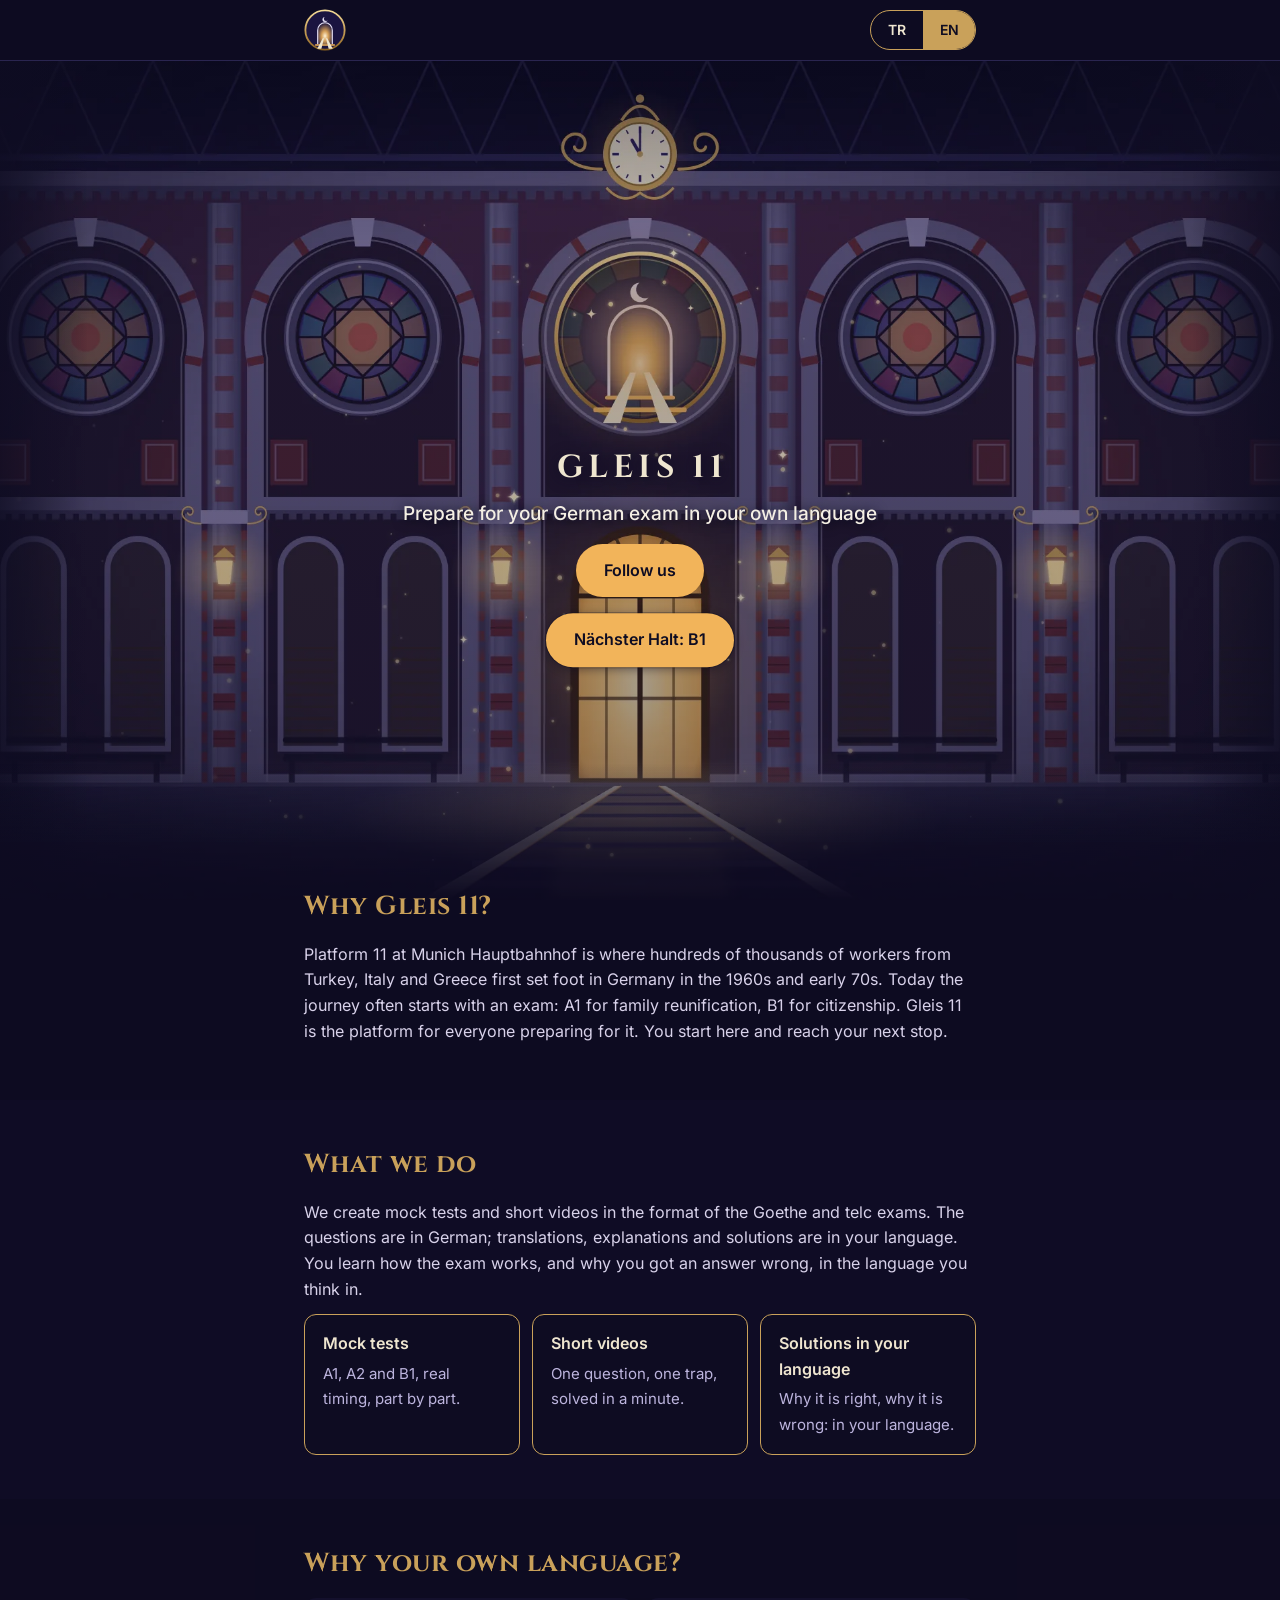
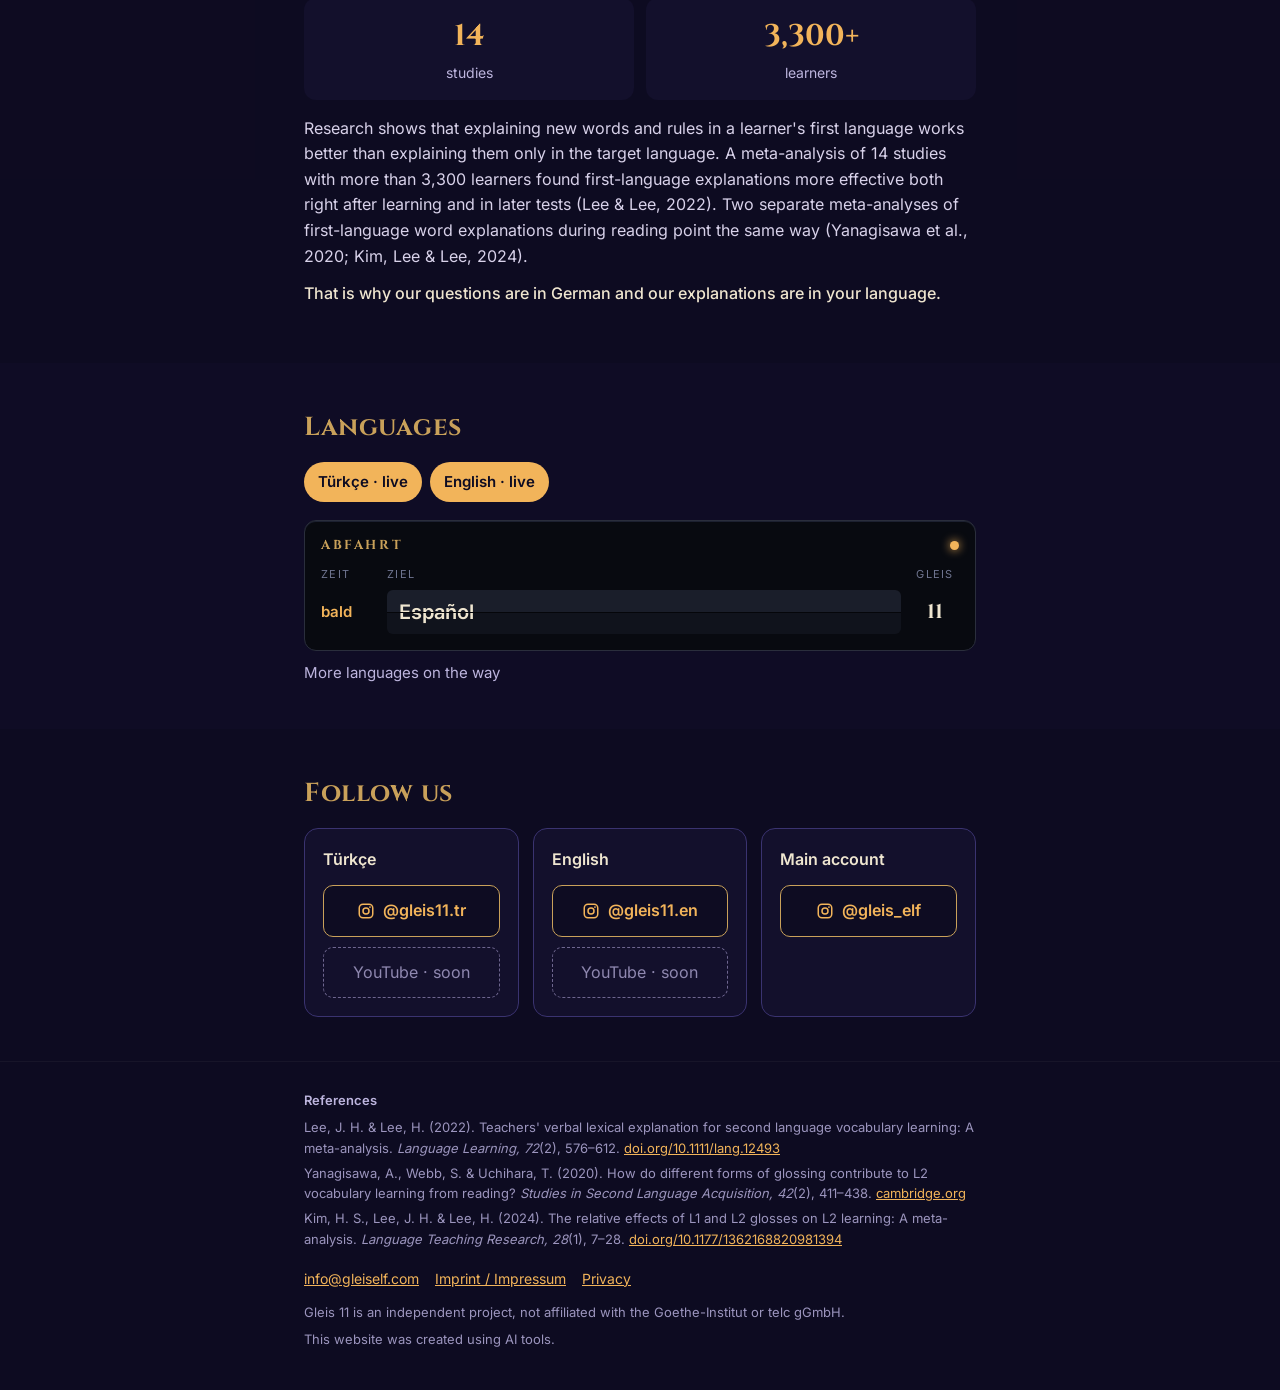
==== commit e392e7bc: "Fixed 16px gap between hero buttons on all phones" ====
--- a/index.html
+++ b/index.html
@@ -158,6 +158,21 @@
   set(document.documentElement.getAttribute('data-lang'));
 })();
 (function(){
+  /* "Nächster Halt" sits a fixed 16px under the Follow button on every screen */
+  var b=document.querySelector('.hero .btn'), h=document.querySelector('.hero .halt'), hero=document.querySelector('.hero');
+  if(!b||!h||!hero)return;
+  function fit(){
+    h.style.top=''; hero.style.minHeight='';
+    var br=b.getBoundingClientRect(), hr=h.getBoundingClientRect(), top=hero.getBoundingClientRect().top, gap=16;
+    h.style.top=(br.bottom+gap-top+hr.height/2)+'px'; hr=h.getBoundingClientRect();
+    var need=hr.bottom-top+28; if(hero.offsetHeight<need)hero.style.minHeight=need+'px';
+  }
+  fit();
+  window.addEventListener('resize',fit);
+  var lb=document.querySelectorAll('.lang button');for(var i=0;i<lb.length;i++)lb[i].addEventListener('click',fit);
+  try{document.fonts.ready.then(fit)}catch(e){}
+})();
+(function(){
   var langs=['Español','Ελληνικά','العربية','Русский','Українська','Português','Kurdî','हिन्दी','中文','日本語','한국어','ไทย'];
   var w=document.querySelector('.flap .word'); if(!w)return;
   var calm=false; try{calm=window.matchMedia('(prefers-reduced-motion: reduce)').matches}catch(e){}
--- a/style.css
+++ b/style.css
@@ -99,3 +99,8 @@
 main>section{background:rgba(14,12,34,.58);border-top:0}
 main>section.alt{background:rgba(17,14,40,.64)}
 footer{background:rgba(14,12,34,.7);border-top:1px solid rgba(255,255,255,.04)}
+.legal main section{background:none;padding:8px 0 4px;border-top:1px solid rgba(255,255,255,.06)}
+.legal h3{font-family:'Cinzel',serif;color:var(--parch);font-size:18px;margin:18px 0 10px}
+.legal .langnav{font-size:15px}
+.legal .stand{margin-top:24px;font-size:13px;color:var(--faint)}
+.legal [id]{scroll-margin-top:72px}
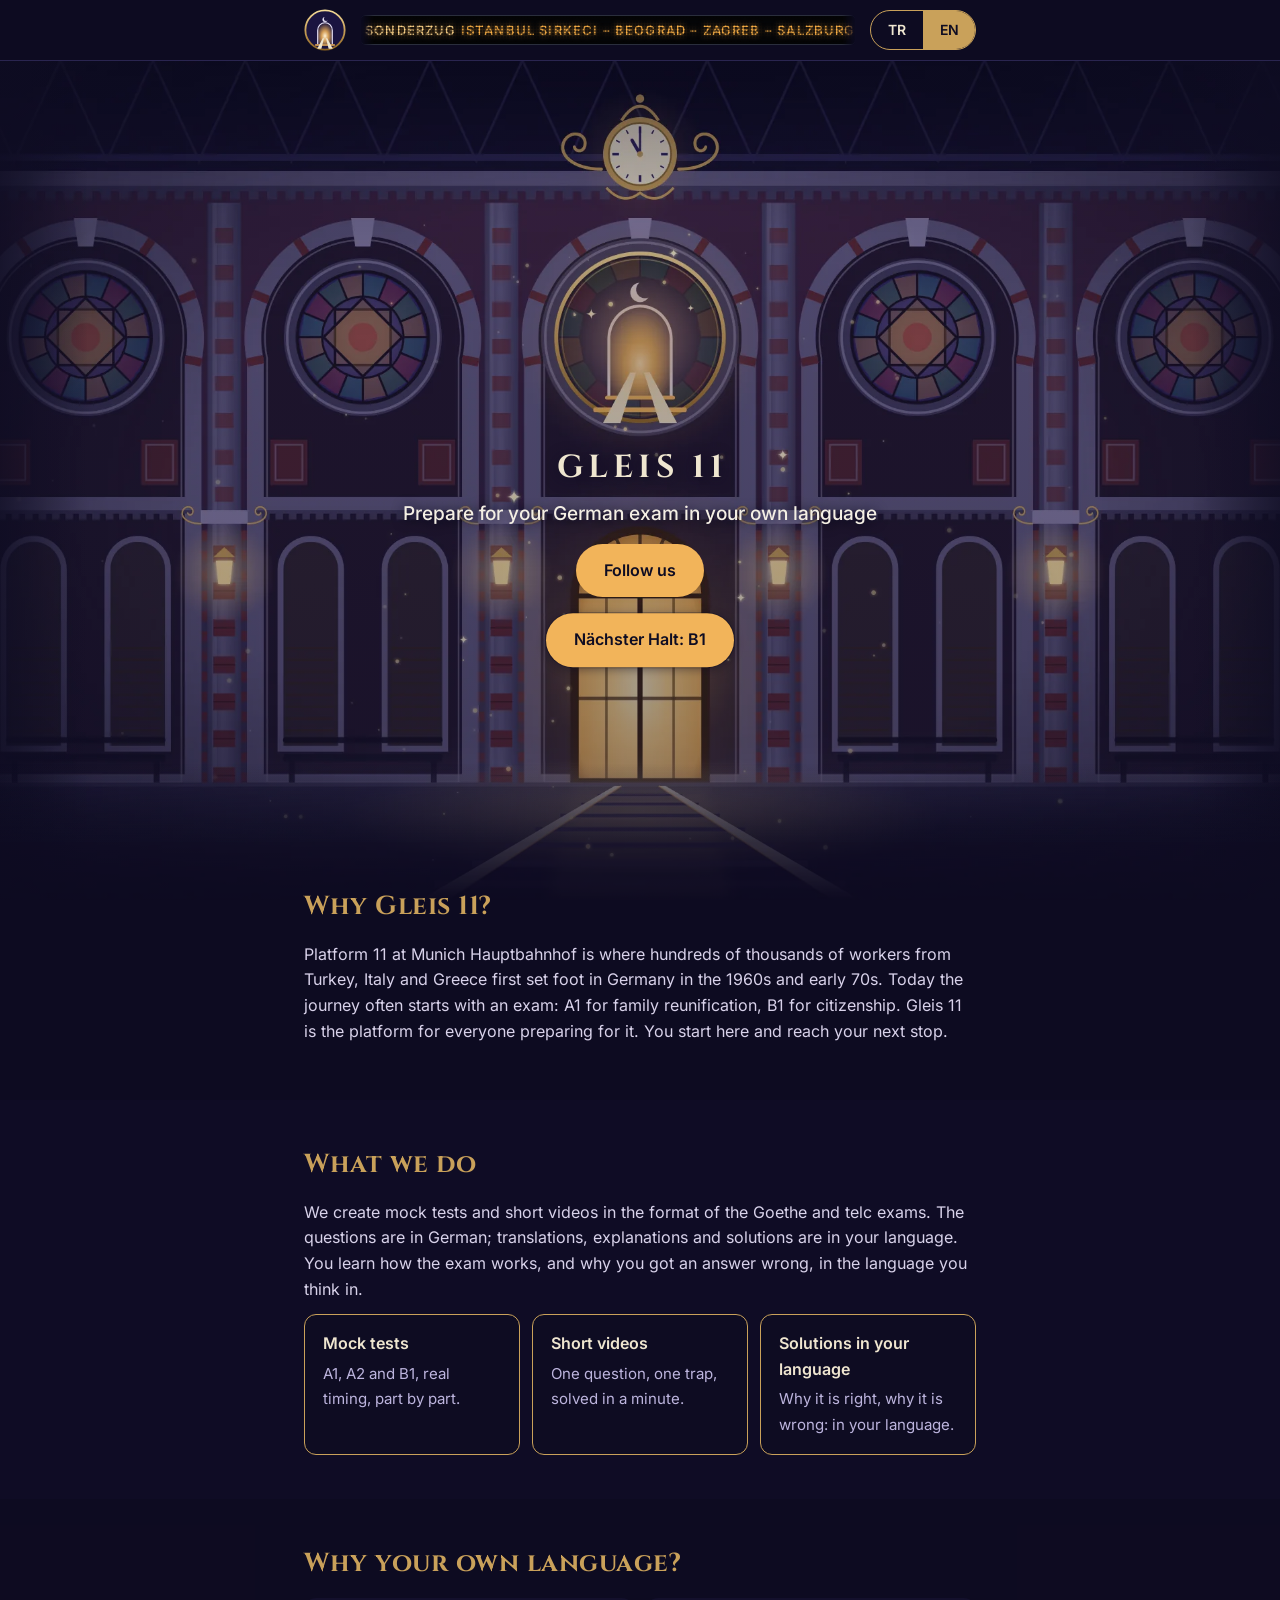
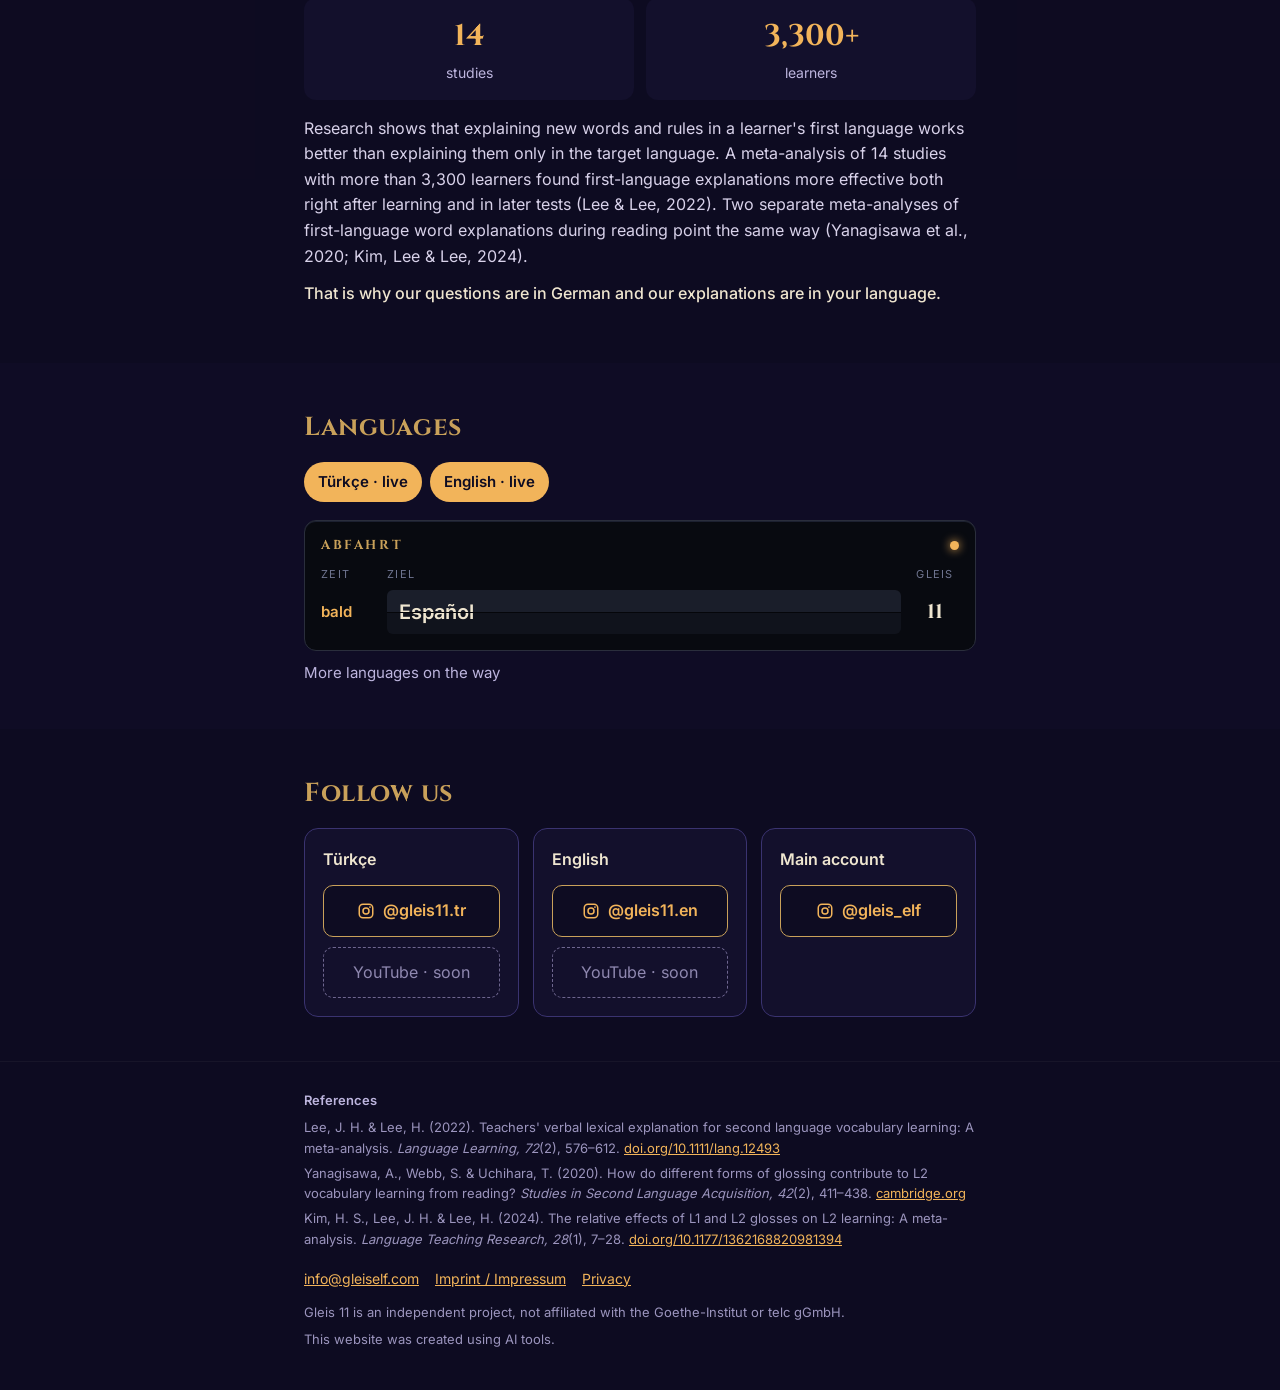
==== commit f513b811: "Header departure board: historic trains to Gleis 11" ====
--- a/index.html
+++ b/index.html
@@ -45,6 +45,9 @@
 <polygon points="116,186 134,186 110,140 104,140" fill="#EFE6D0"/>
 </svg>
 </a>
+<a class="ticker" href="#neden" lang="de" aria-label="Sonderzüge nach München Hbf, Gleis 11: Istanbul Sirkeci, Verona, Thessaloníki, Athína, Zagreb, Beograd, Ljubljana">
+<span class="tk-track" aria-hidden="true"><span class="tk-run"><span class="tk-i"><b>SONDERZUG</b> ISTANBUL SIRKECI – BEOGRAD – ZAGREB – SALZBURG <i>→</i> MÜNCHEN HBF · GLEIS 11 · AB 1961</span><span class="tk-s">◆</span><span class="tk-i"><b>SONDERZUG</b> VERONA (PUGLIA · SICILIA · SARDEGNA) – BRENNER <i>→</i> MÜNCHEN HBF · GLEIS 11 · AB 1955</span><span class="tk-s">◆</span><span class="tk-i"><b>SONDERZUG</b> THESSALONÍKI (MAKEDONÍA · THRÁKI) <i>→</i> MÜNCHEN HBF · GLEIS 11 · AB 1960</span><span class="tk-s">◆</span><span class="tk-i"><b>SONDERZUG</b> ATHÍNA <i>→</i> MÜNCHEN HBF · GLEIS 11 · AB 1960</span><span class="tk-s">◆</span><span class="tk-i"><b>SONDERZUG</b> ZAGREB <i>→</i> MÜNCHEN HBF · GLEIS 11 · AB 1968</span><span class="tk-s">◆</span><span class="tk-i"><b>SONDERZUG</b> BEOGRAD <i>→</i> MÜNCHEN HBF · GLEIS 11 · AB 1968</span><span class="tk-s">◆</span><span class="tk-i"><b>SONDERZUG</b> LJUBLJANA <i>→</i> MÜNCHEN HBF · GLEIS 11 · AB 1968</span><span class="tk-s">◆</span></span><span class="tk-run"><span class="tk-i"><b>SONDERZUG</b> ISTANBUL SIRKECI – BEOGRAD – ZAGREB – SALZBURG <i>→</i> MÜNCHEN HBF · GLEIS 11 · AB 1961</span><span class="tk-s">◆</span><span class="tk-i"><b>SONDERZUG</b> VERONA (PUGLIA · SICILIA · SARDEGNA) – BRENNER <i>→</i> MÜNCHEN HBF · GLEIS 11 · AB 1955</span><span class="tk-s">◆</span><span class="tk-i"><b>SONDERZUG</b> THESSALONÍKI (MAKEDONÍA · THRÁKI) <i>→</i> MÜNCHEN HBF · GLEIS 11 · AB 1960</span><span class="tk-s">◆</span><span class="tk-i"><b>SONDERZUG</b> ATHÍNA <i>→</i> MÜNCHEN HBF · GLEIS 11 · AB 1960</span><span class="tk-s">◆</span><span class="tk-i"><b>SONDERZUG</b> ZAGREB <i>→</i> MÜNCHEN HBF · GLEIS 11 · AB 1968</span><span class="tk-s">◆</span><span class="tk-i"><b>SONDERZUG</b> BEOGRAD <i>→</i> MÜNCHEN HBF · GLEIS 11 · AB 1968</span><span class="tk-s">◆</span><span class="tk-i"><b>SONDERZUG</b> LJUBLJANA <i>→</i> MÜNCHEN HBF · GLEIS 11 · AB 1968</span><span class="tk-s">◆</span></span></span>
+</a>
 <div class="lang" role="group" aria-label="Dil / Language">
 <button type="button" data-set="tr" aria-pressed="true">TR</button>
 <button type="button" data-set="en" aria-pressed="false">EN</button>
@@ -61,7 +64,7 @@
 <a class="halt" href="https://www.instagram.com/gleis_elf/" rel="noopener" lang="de" aria-label="Nächster Halt: B1 · Instagram @gleis_elf">Nächster Halt: B1</a>
 </div>
 
-<section>
+<section id="neden">
 <div class="wrap">
 <h2><span class="tr">Neden <span lang="de">Gleis</span> 11?</span><span class="en">Why Gleis 11?</span></h2>
 <p class="tr">Münih Hauptbahnhof'taki 11. peron, 1960'larda ve 70'lerin başında Türkiye'den, İtalya'dan ve Yunanistan'dan gelen yüz binlerce işçinin Almanya'ya ilk adım attığı yerdi. Bugün bu yolculuk çoğu zaman bir sınavla başlıyor: aile birleşimi için A1, vatandaşlık için B1. Gleis 11 bu sınava hazırlananların peronu. Buradan yola çıkıyor, bir sonraki durağına varıyorsun.</p>
--- a/style.css
+++ b/style.css
@@ -104,3 +104,19 @@
 .legal .langnav{font-size:15px}
 .legal .stand{margin-top:24px;font-size:13px;color:var(--faint)}
 .legal [id]{scroll-margin-top:72px}
+/* digital platform display in the header */
+header.bar .wrap{gap:14px}
+.ticker{flex:1;min-width:0;height:30px;position:relative;display:block;overflow:hidden;border-radius:5px;background:#050608;border:1px solid #2A2E3C;box-shadow:inset 0 0 10px rgba(0,0,0,.9);text-decoration:none;-webkit-mask-image:linear-gradient(90deg,transparent,#000 14px,#000 calc(100% - 14px),transparent);mask-image:linear-gradient(90deg,transparent,#000 14px,#000 calc(100% - 14px),transparent)}
+.ticker::after{content:"";position:absolute;inset:0;pointer-events:none;background:radial-gradient(circle,transparent 0 .9px,rgba(5,6,8,.55) 1.25px) 0 0/3px 3px}
+.tk-track{position:absolute;top:0;left:0;height:100%;display:flex;white-space:nowrap;animation:tk 95s linear infinite}
+.tk-run{display:flex;align-items:center;height:100%}
+.tk-i{font-family:'Inter',system-ui,sans-serif;font-weight:600;font-size:13px;letter-spacing:.09em;color:#FFB347;text-shadow:0 0 6px rgba(255,170,60,.75);padding:0 4px}
+.tk-i b{font-weight:600;color:#FFD58A}
+.tk-i i{font-style:normal;color:#FFD58A}
+.tk-s{color:#7A5A2A;font-size:10px;padding:0 18px}
+.ticker:hover .tk-track,.ticker:focus-visible .tk-track{animation-play-state:paused}
+.ticker:focus-visible{outline:2px solid var(--lamp);outline-offset:2px}
+@keyframes tk{from{transform:translateX(0)}to{transform:translateX(-50%)}}
+@media(prefers-reduced-motion:reduce){.tk-track{animation:none}}
+@media(max-width:420px){header.bar .wrap{gap:10px}.tk-i{font-size:12px}}
+#neden{scroll-margin-top:60px}
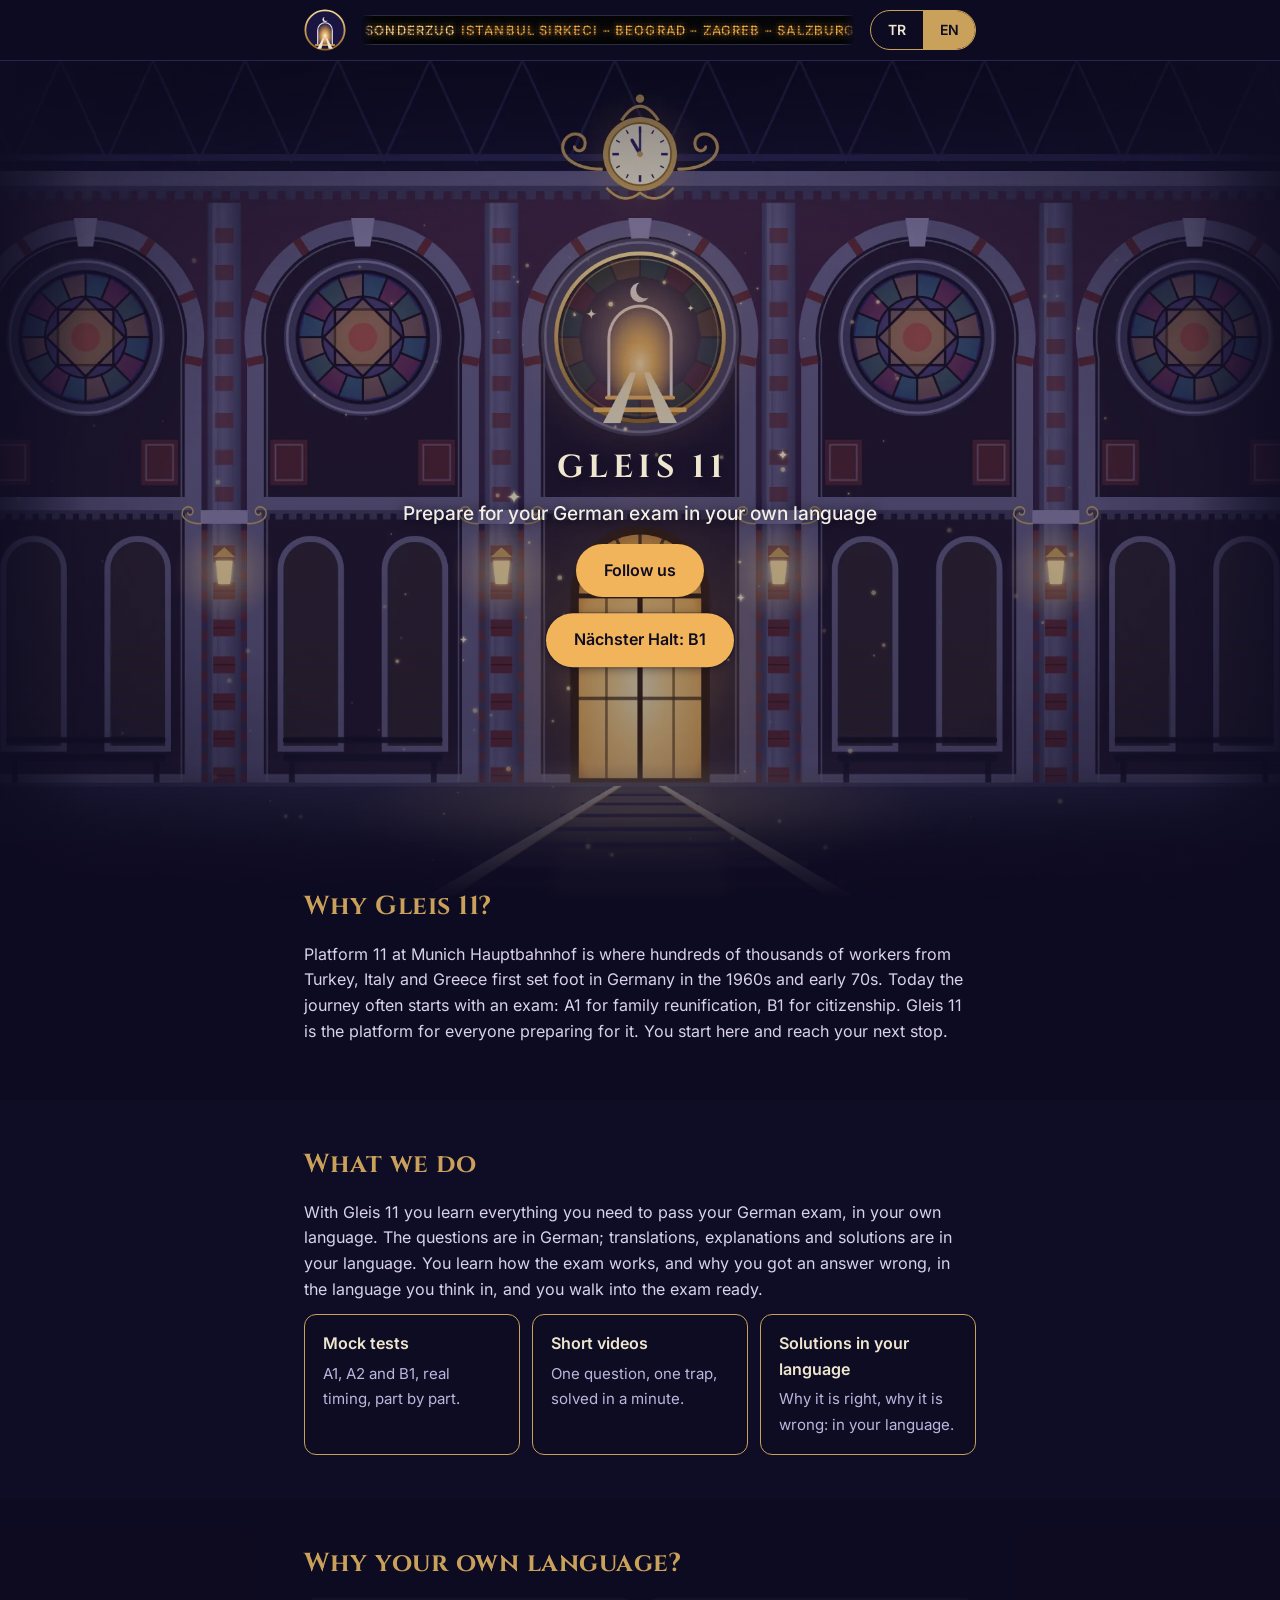
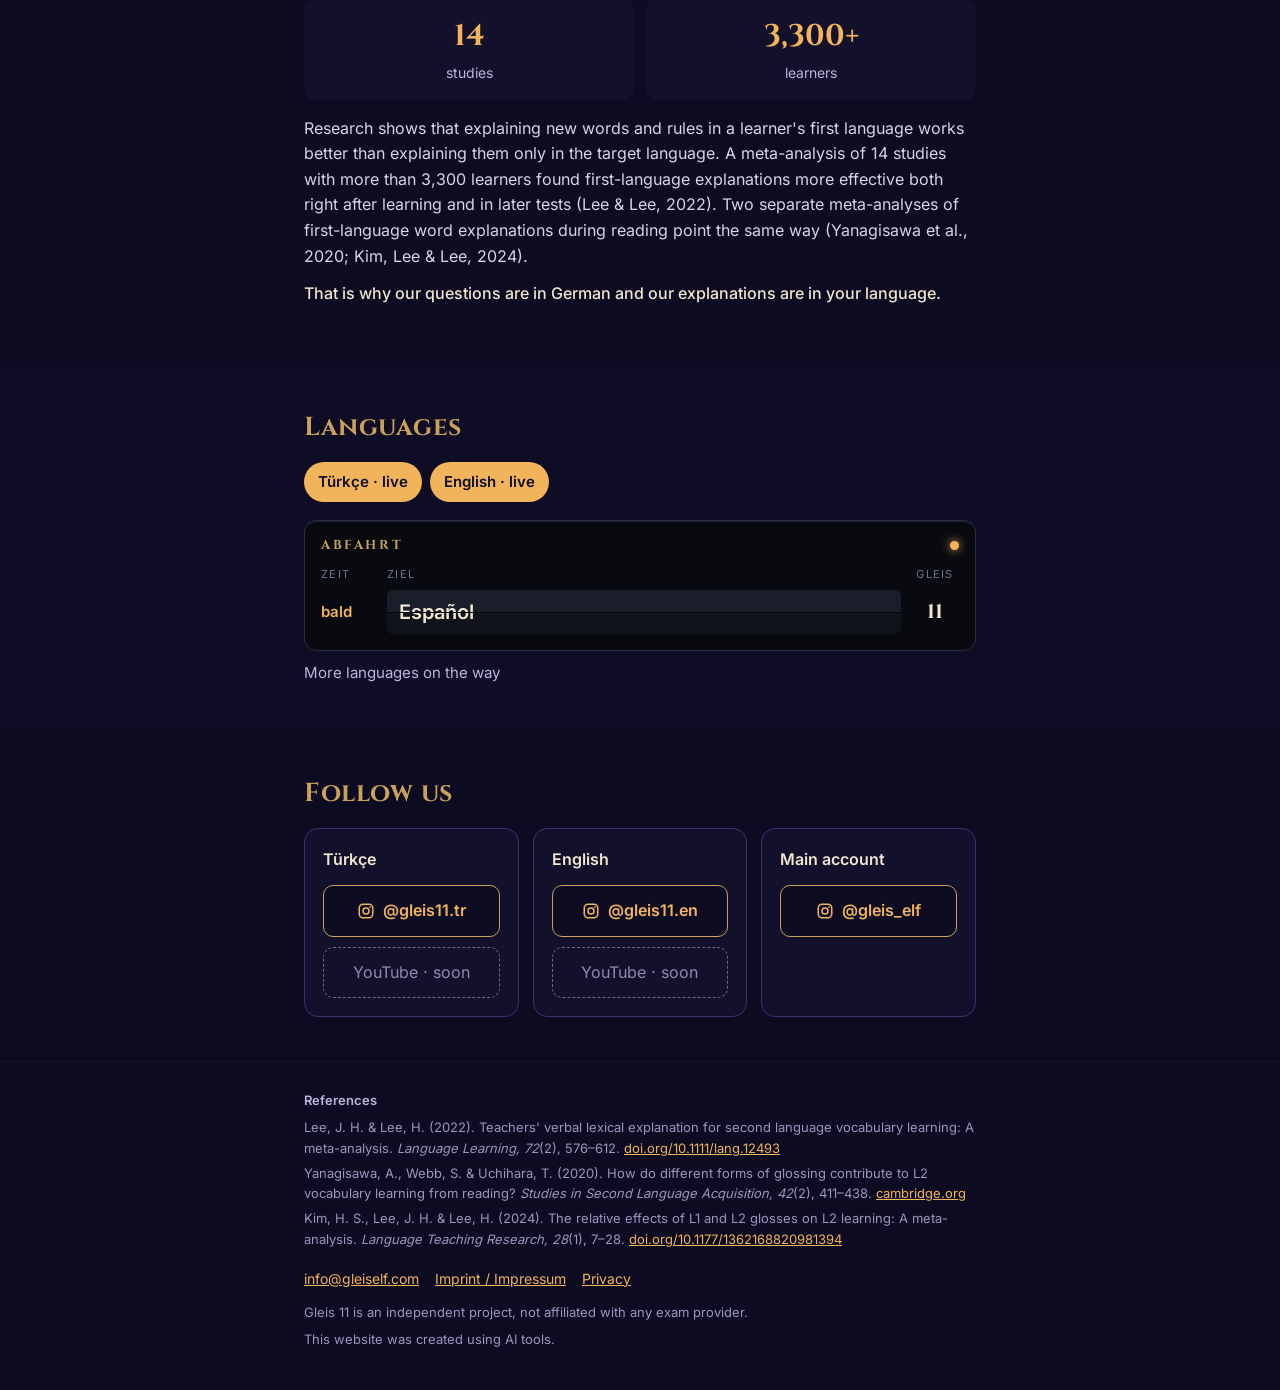
==== commit 7e72b647: "Neutral exam-provider disclaimer, Google Workspace mail note, new intro text" ====
--- a/index.html
+++ b/index.html
@@ -4,7 +4,7 @@
 <meta charset="utf-8">
 <meta name="viewport" content="width=device-width, initial-scale=1">
 <title>Gleis 11 · Almanca sınavlarına kendi dilinde hazırlan</title>
-<meta name="description" content="Goethe ve telc formatında deneme sınavları ve kısa videolar. Sorular Almanca; çeviriler, açıklamalar ve çözümler senin dilinde. / Goethe and telc style mock tests and short videos, explained in your own language.">
+<meta name="description" content="Almanca sınavını geçmek için deneme soruları ve kısa videolar. Sorular Almanca; çeviriler, açıklamalar ve çözümler senin dilinde. / Mock questions and short videos to pass your German exam, explained in your own language.">
 <meta property="og:title" content="Gleis 11 · Nächster Halt: B1">
 <meta property="og:description" content="Almanca sınavlarına kendi dilinde hazırlan. · Prepare for your German exam in your own language.">
 <meta property="og:image" content="https://gleiself.com/og.png">
@@ -75,8 +75,8 @@
 <section class="alt">
 <div class="wrap">
 <h2><span class="tr">Ne yapıyoruz?</span><span class="en">What we do</span></h2>
-<p class="tr">Goethe ve telc sınavlarının formatında deneme sınavları ve kısa videolar hazırlıyoruz. Sorular Almanca; çeviriler, açıklamalar ve çözümler senin dilinde. Böylece sınavın nasıl işlediğini de, nerede neden hata yaptığını da kendi dilinde anlıyorsun.</p>
-<p class="en">We create mock tests and short videos in the format of the Goethe and telc exams. The questions are in German; translations, explanations and solutions are in your language. You learn how the exam works, and why you got an answer wrong, in the language you think in.</p>
+<p class="tr">Gleis 11 ile çalışan, Almanca sınavını geçmek için gereken her şeyi kendi dilinde öğrenir. Sorular Almanca; çeviriler, açıklamalar ve çözümler senin dilinde. Böylece sınavın nasıl işlediğini de, nerede neden hata yaptığını da kendi dilinde anlıyor ve sınava hazır giriyorsun.</p>
+<p class="en">With Gleis 11 you learn everything you need to pass your German exam, in your own language. The questions are in German; translations, explanations and solutions are in your language. You learn how the exam works, and why you got an answer wrong, in the language you think in, and you walk into the exam ready.</p>
 <div class="cards">
 <div class="card"><b class="tr">Deneme sınavları</b><b class="en">Mock tests</b><span class="tr">A1, A2 ve B1, gerçek süreyle, Teil Teil.</span><span class="en">A1, A2 and B1, real timing, part by part.</span></div>
 <div class="card"><b class="tr">Kısa videolar</b><b class="en">Short videos</b><span class="tr">Tek soru, tek tuzak, bir dakikada çözüm.</span><span class="en">One question, one trap, solved in a minute.</span></div>
@@ -141,8 +141,8 @@
 <a href="impressum.html"><span class="tr">Künye / Impressum</span><span class="en">Imprint / Impressum</span></a>
 <a href="impressum.html#gizlilik"><span class="tr">Gizlilik</span><span class="en">Privacy</span></a>
 </div>
-<div class="tr">Gleis 11 bağımsız bir projedir; Goethe-Institut ve telc gGmbH ile bağlantısı yoktur.</div>
-<div class="en">Gleis 11 is an independent project, not affiliated with the Goethe-Institut or telc gGmbH.</div>
+<div class="tr">Gleis 11 bağımsız bir projedir; hiçbir sınav kurumuyla bağlantısı yoktur.</div>
+<div class="en">Gleis 11 is an independent project, not affiliated with any exam provider.</div>
 <div class="tr ai">Bu site yapay zekâ araçları kullanılarak oluşturuldu.</div>
 <div class="en ai">This website was created using AI tools.</div>
 </div>
--- a/style.css
+++ b/style.css
@@ -120,3 +120,4 @@
 @media(prefers-reduced-motion:reduce){.tk-track{animation:none}}
 @media(max-width:420px){header.bar .wrap{gap:10px}.tk-i{font-size:12px}}
 #neden{scroll-margin-top:60px}
+.legal .tldr{padding:12px 14px;border-left:3px solid var(--lamp);background:rgba(242,180,90,.08);border-radius:0 8px 8px 0;color:var(--parch);font-weight:500}
